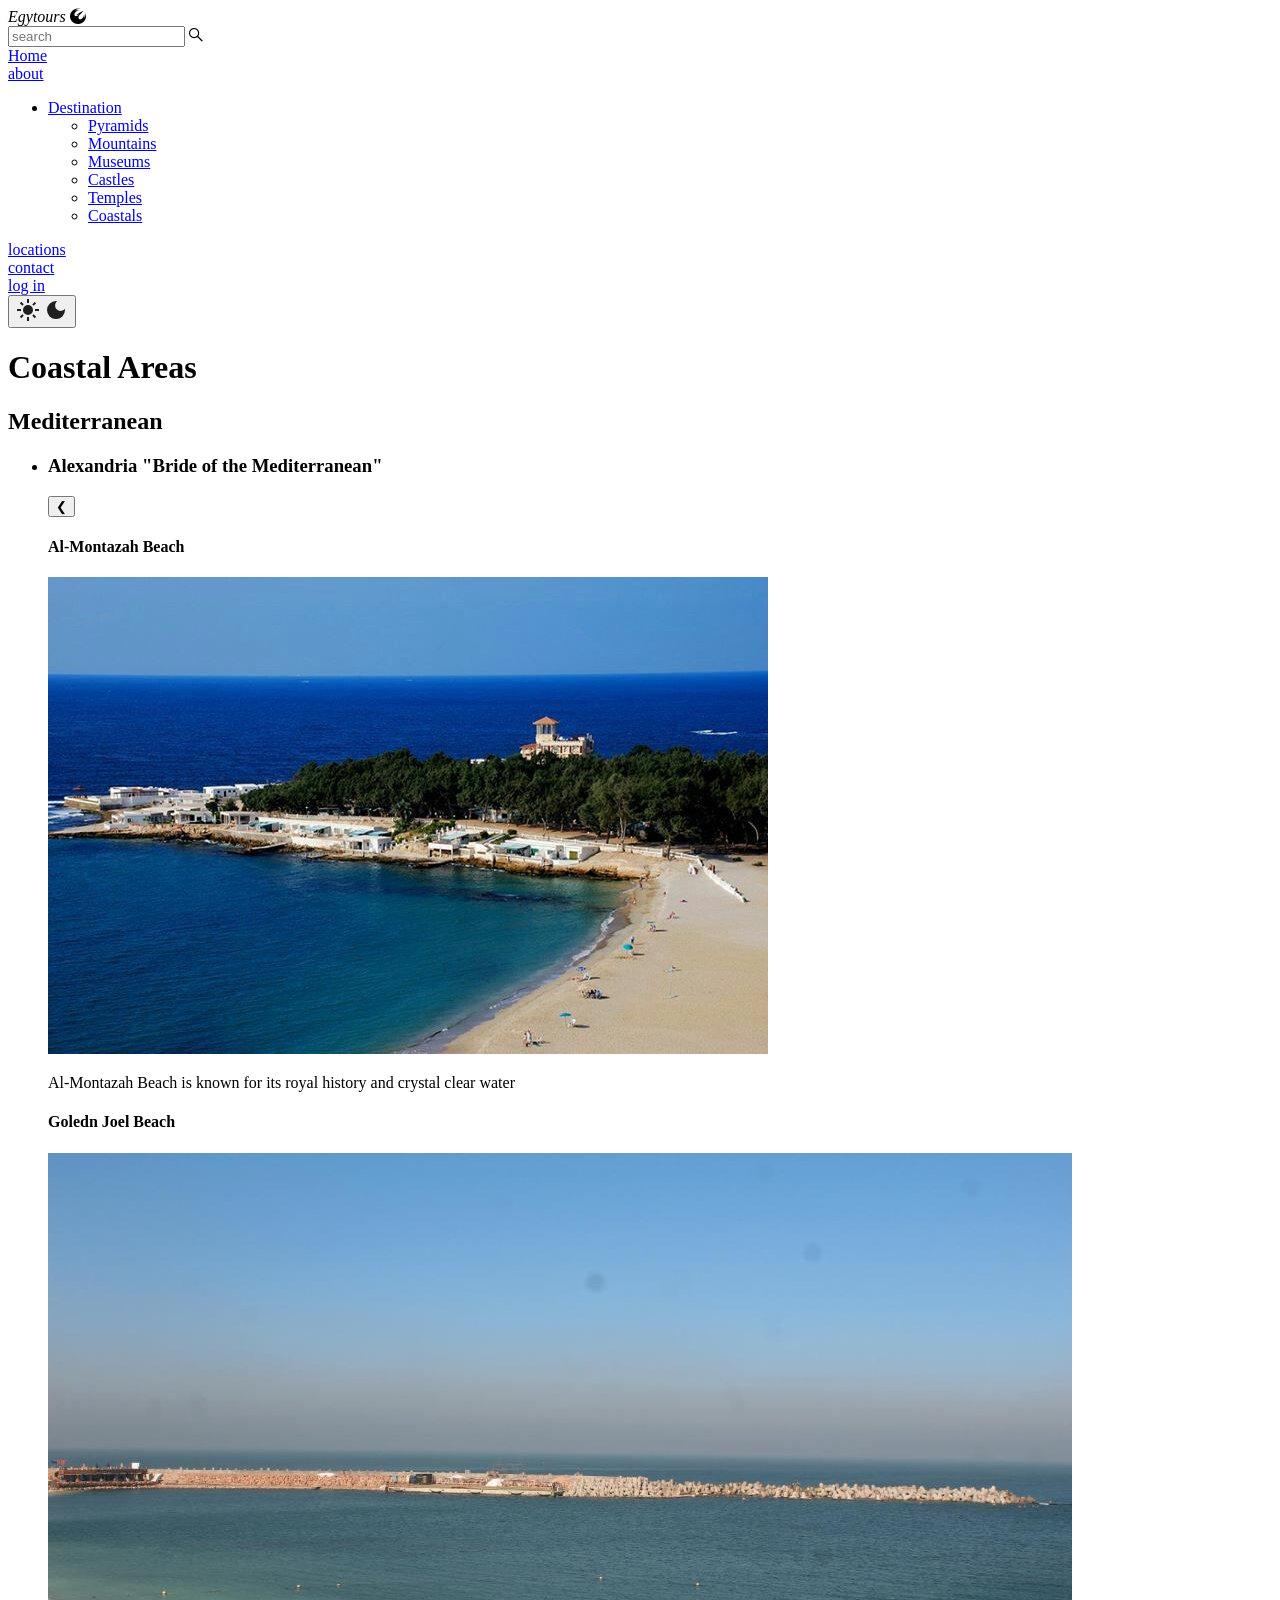
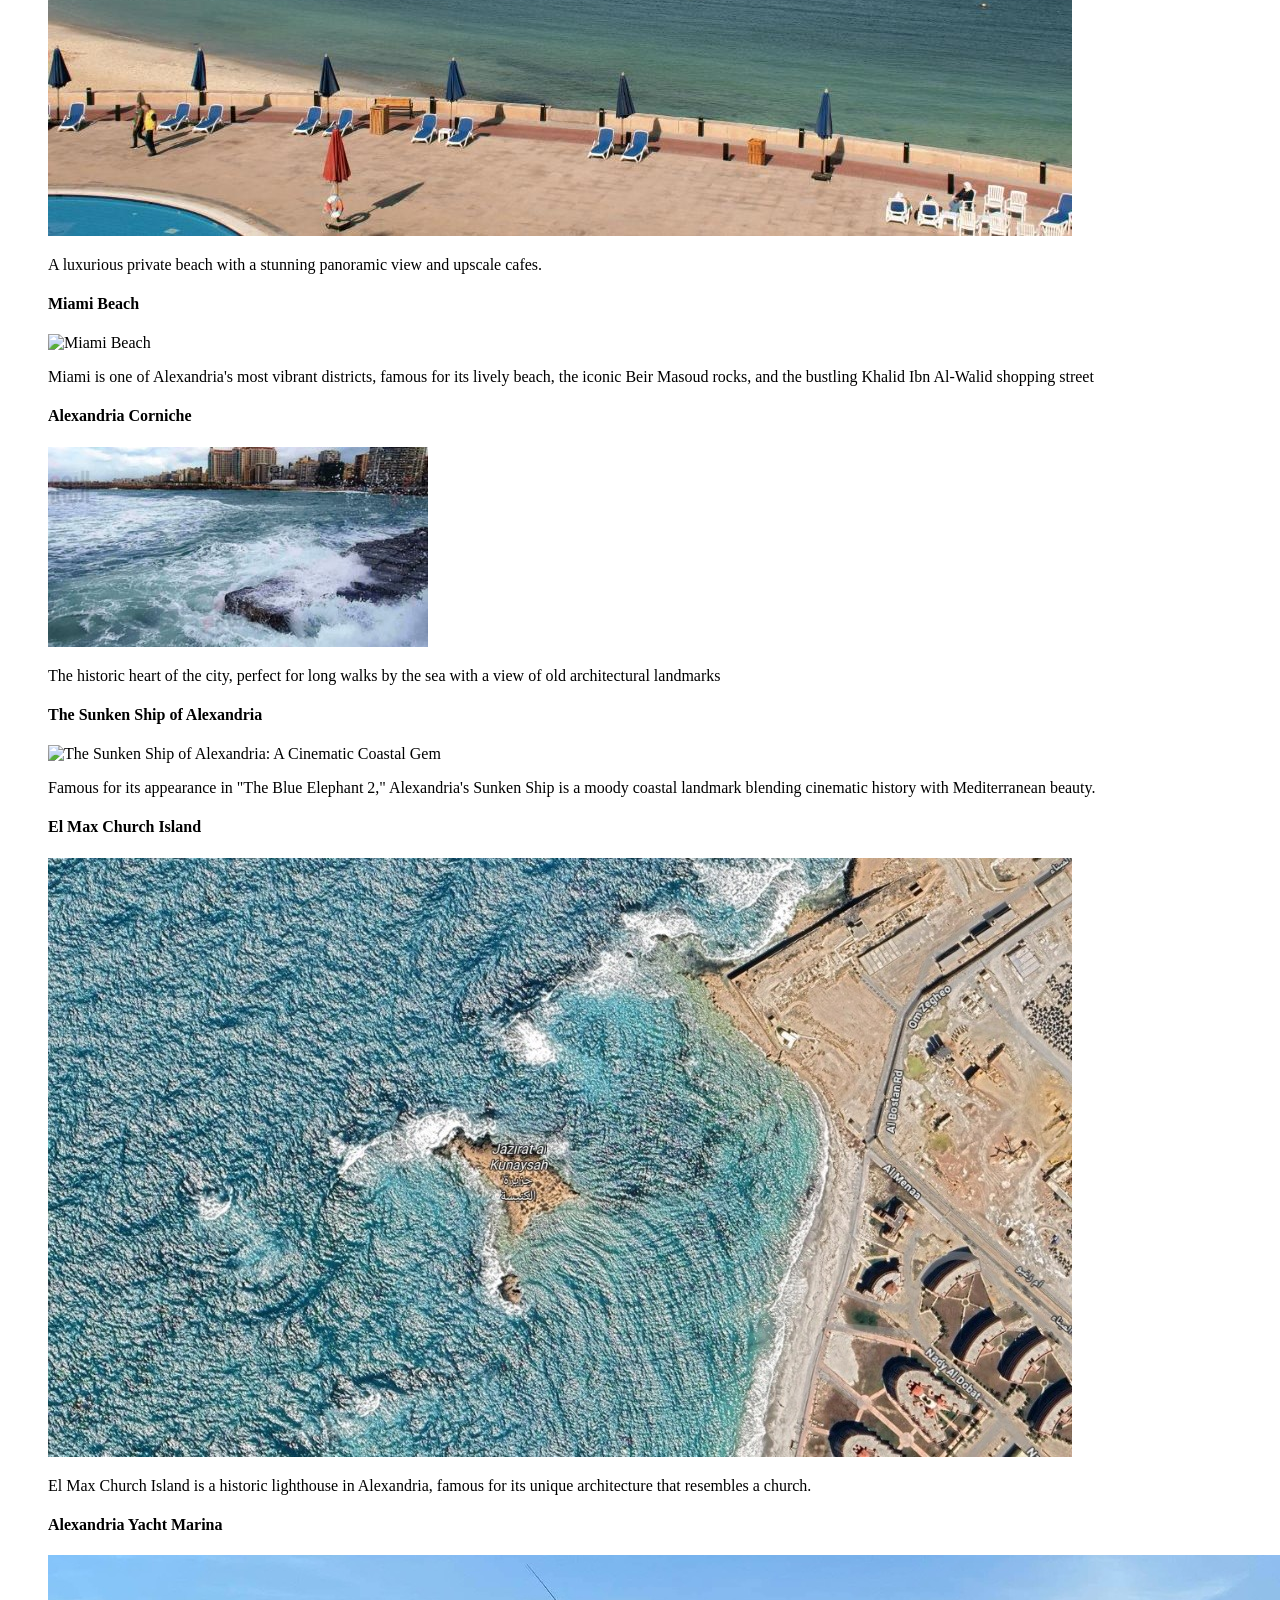
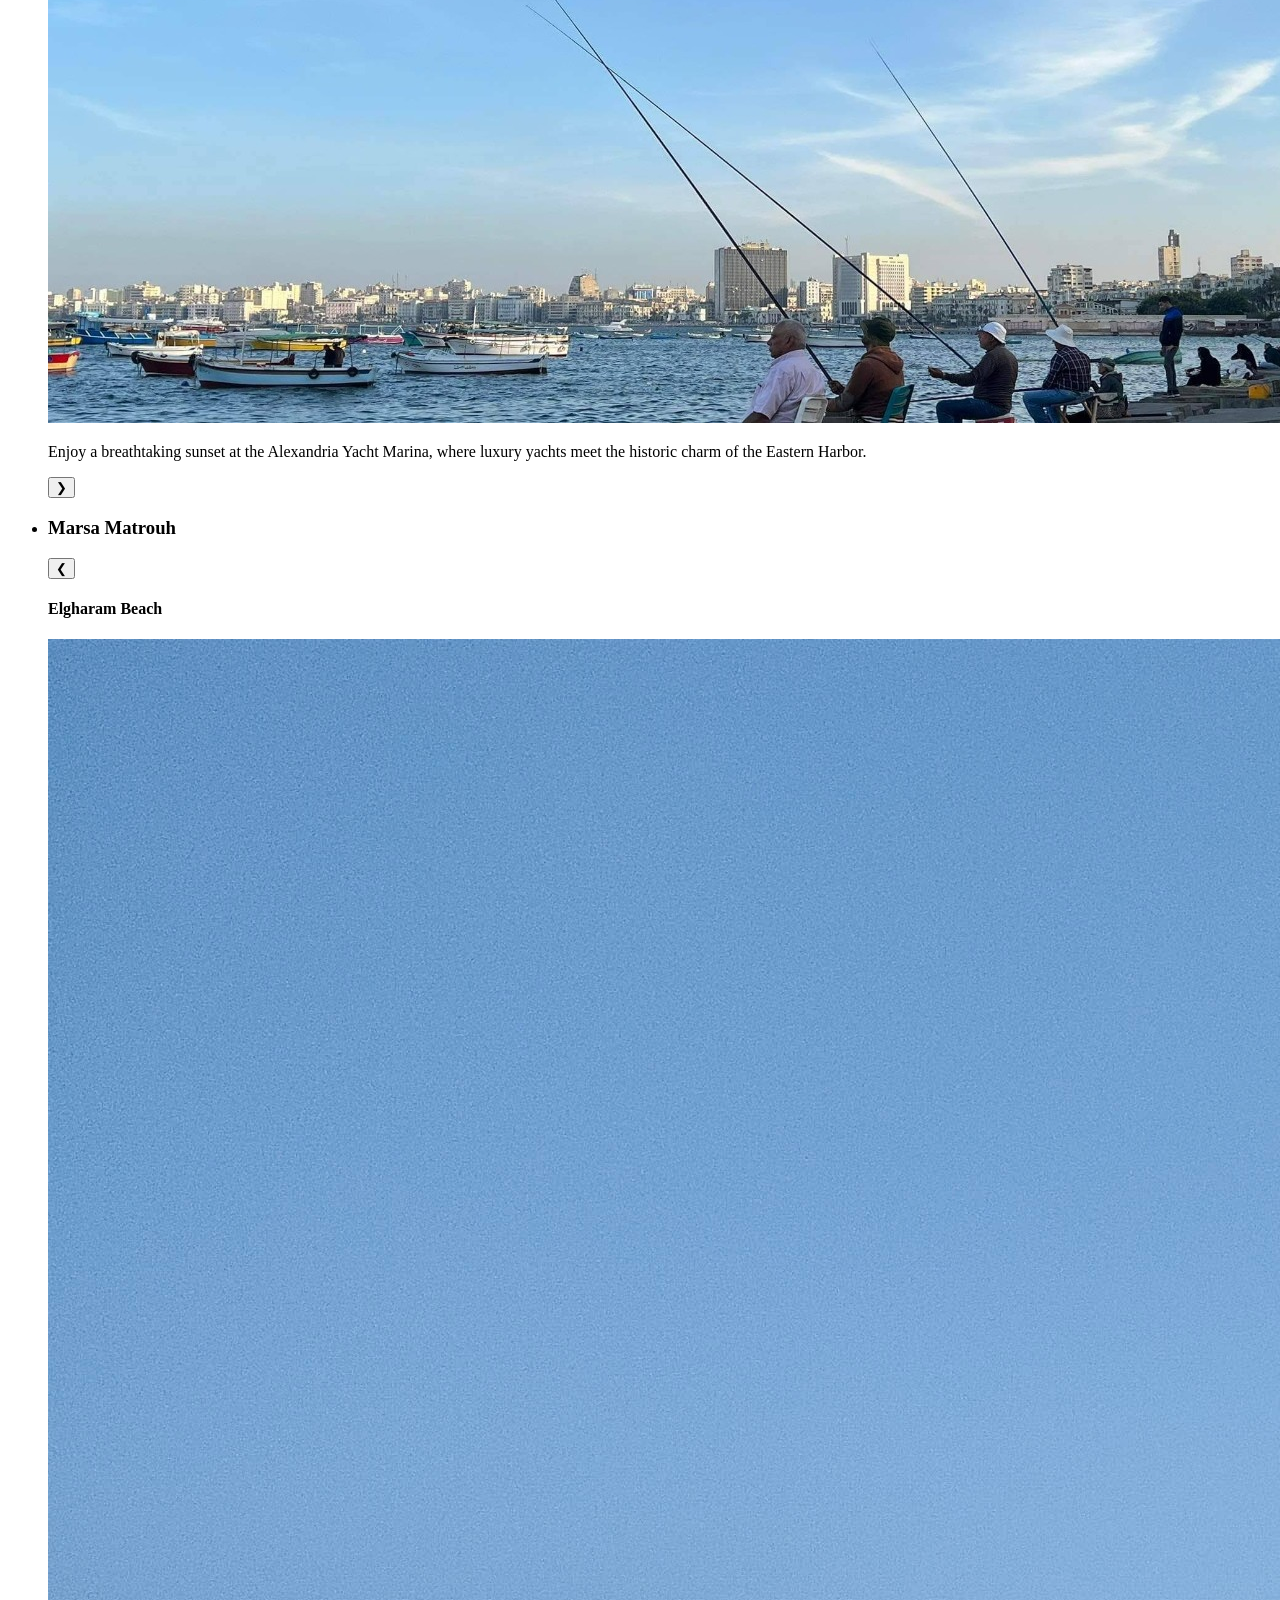
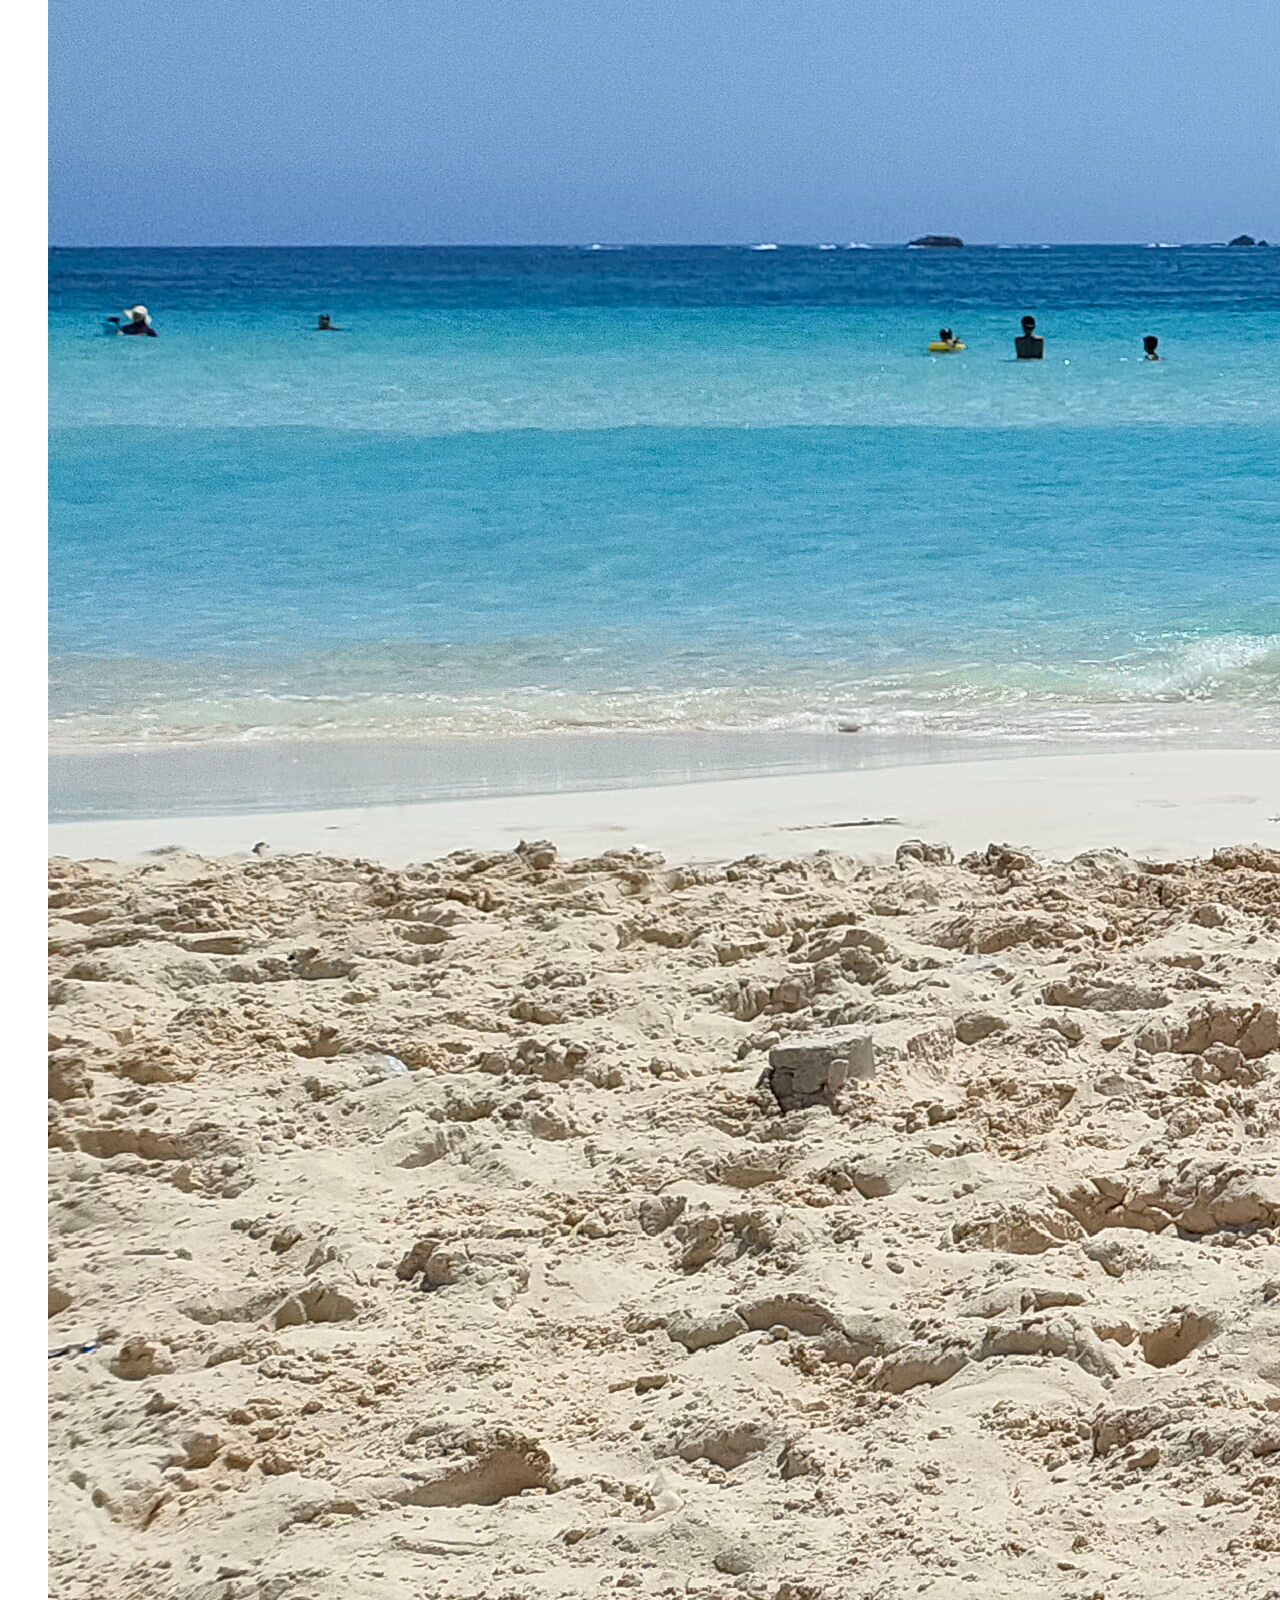
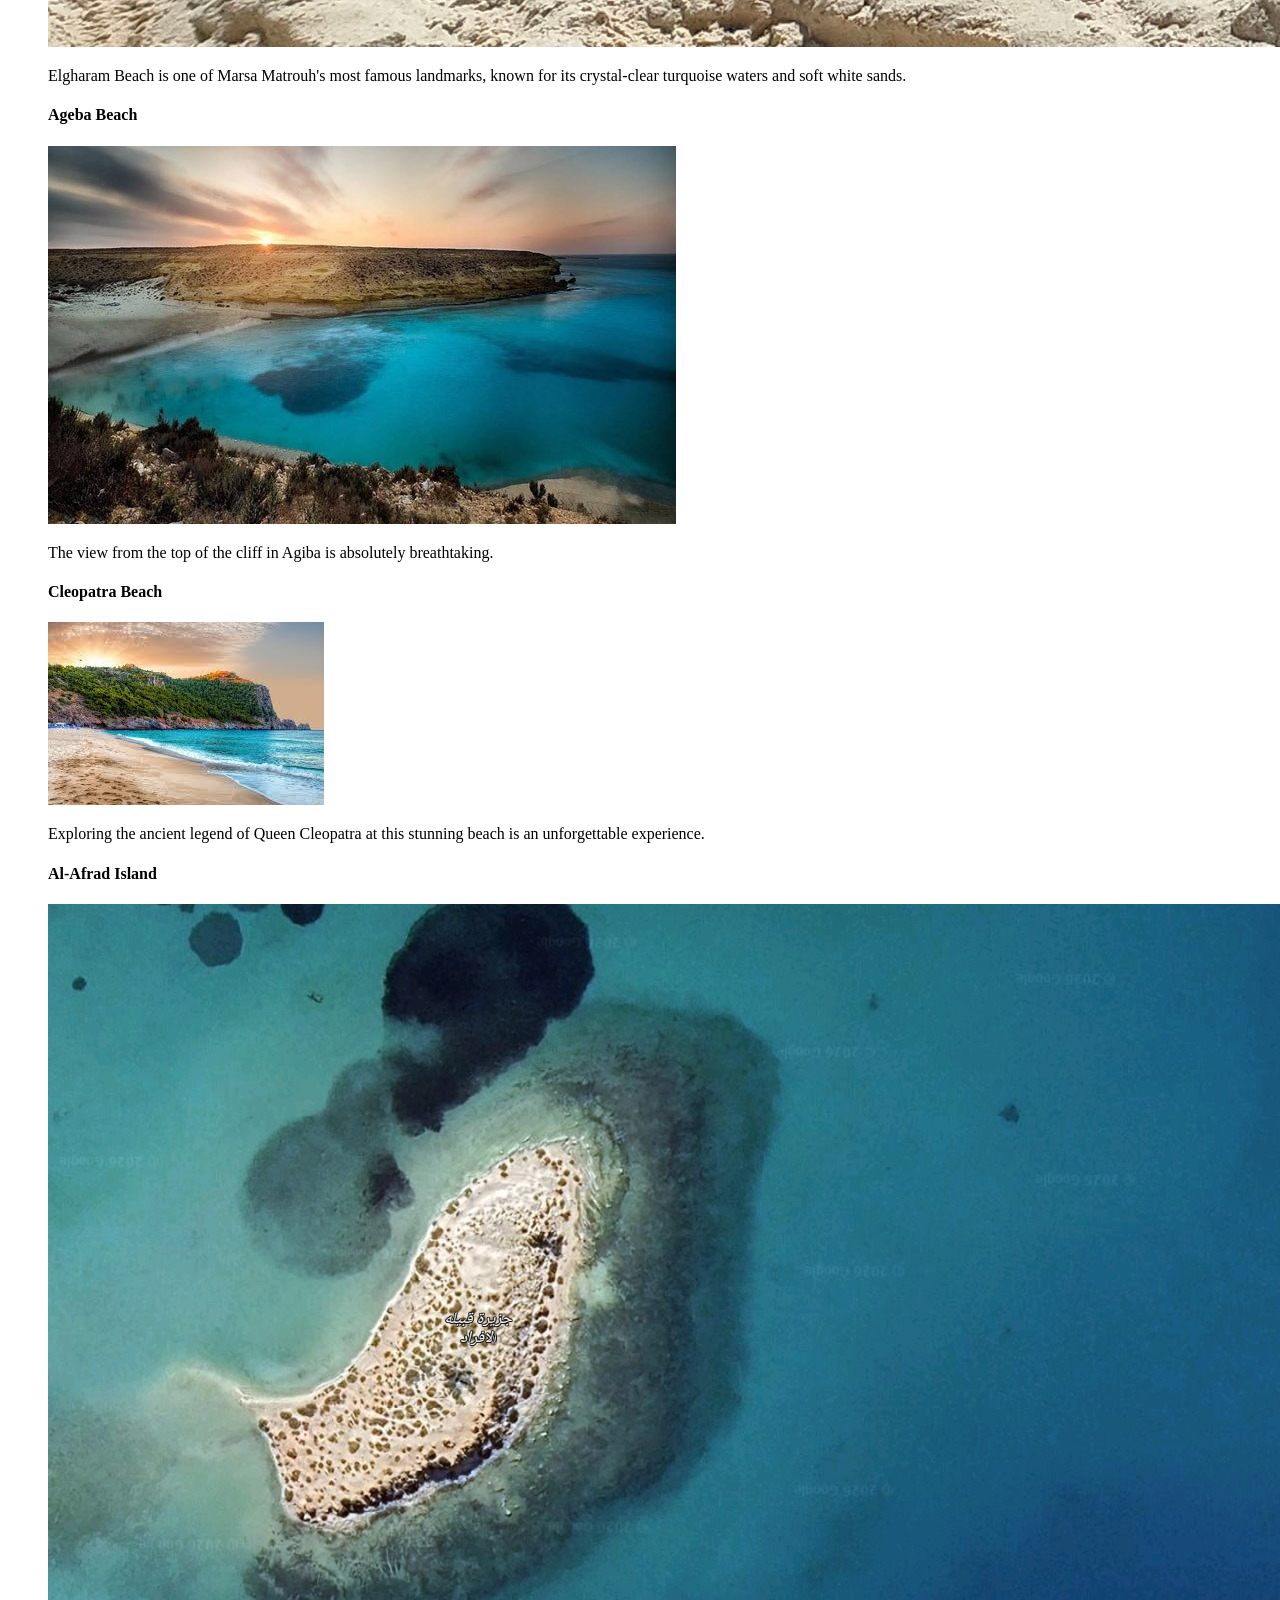
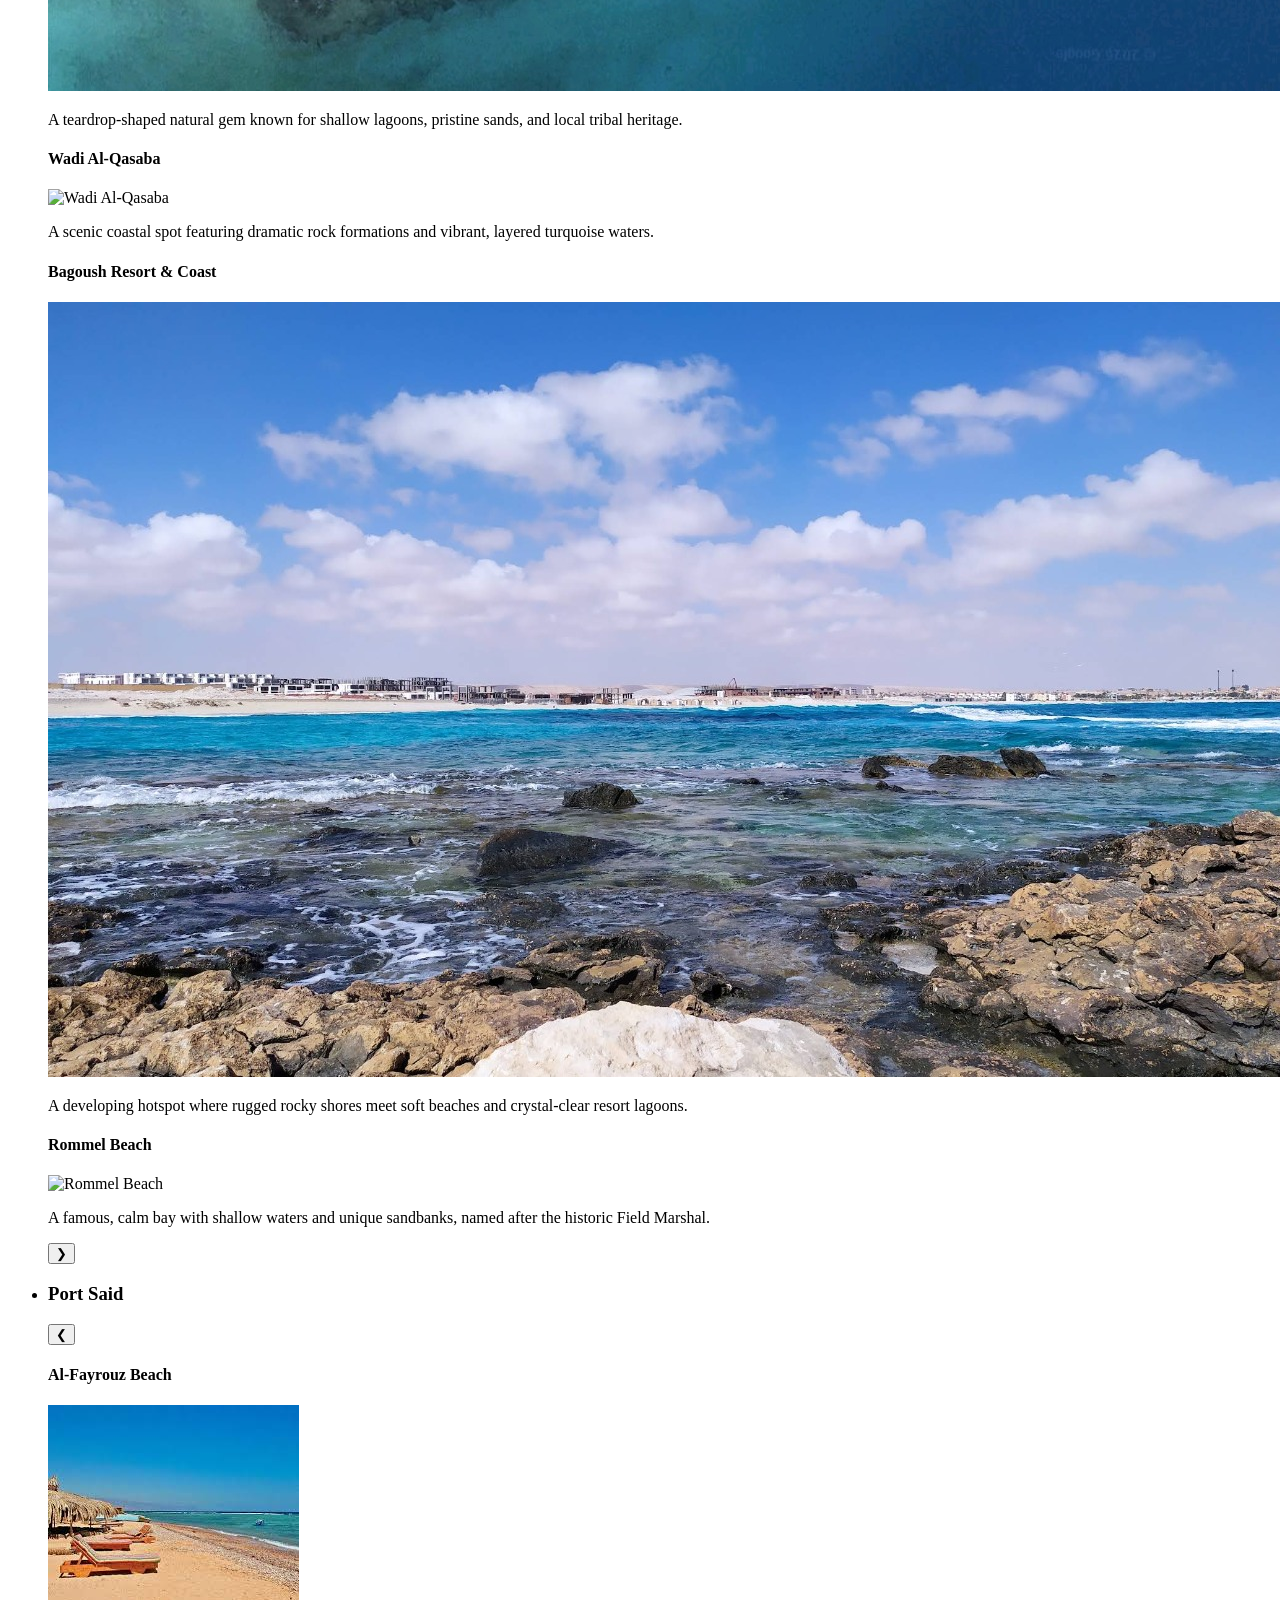
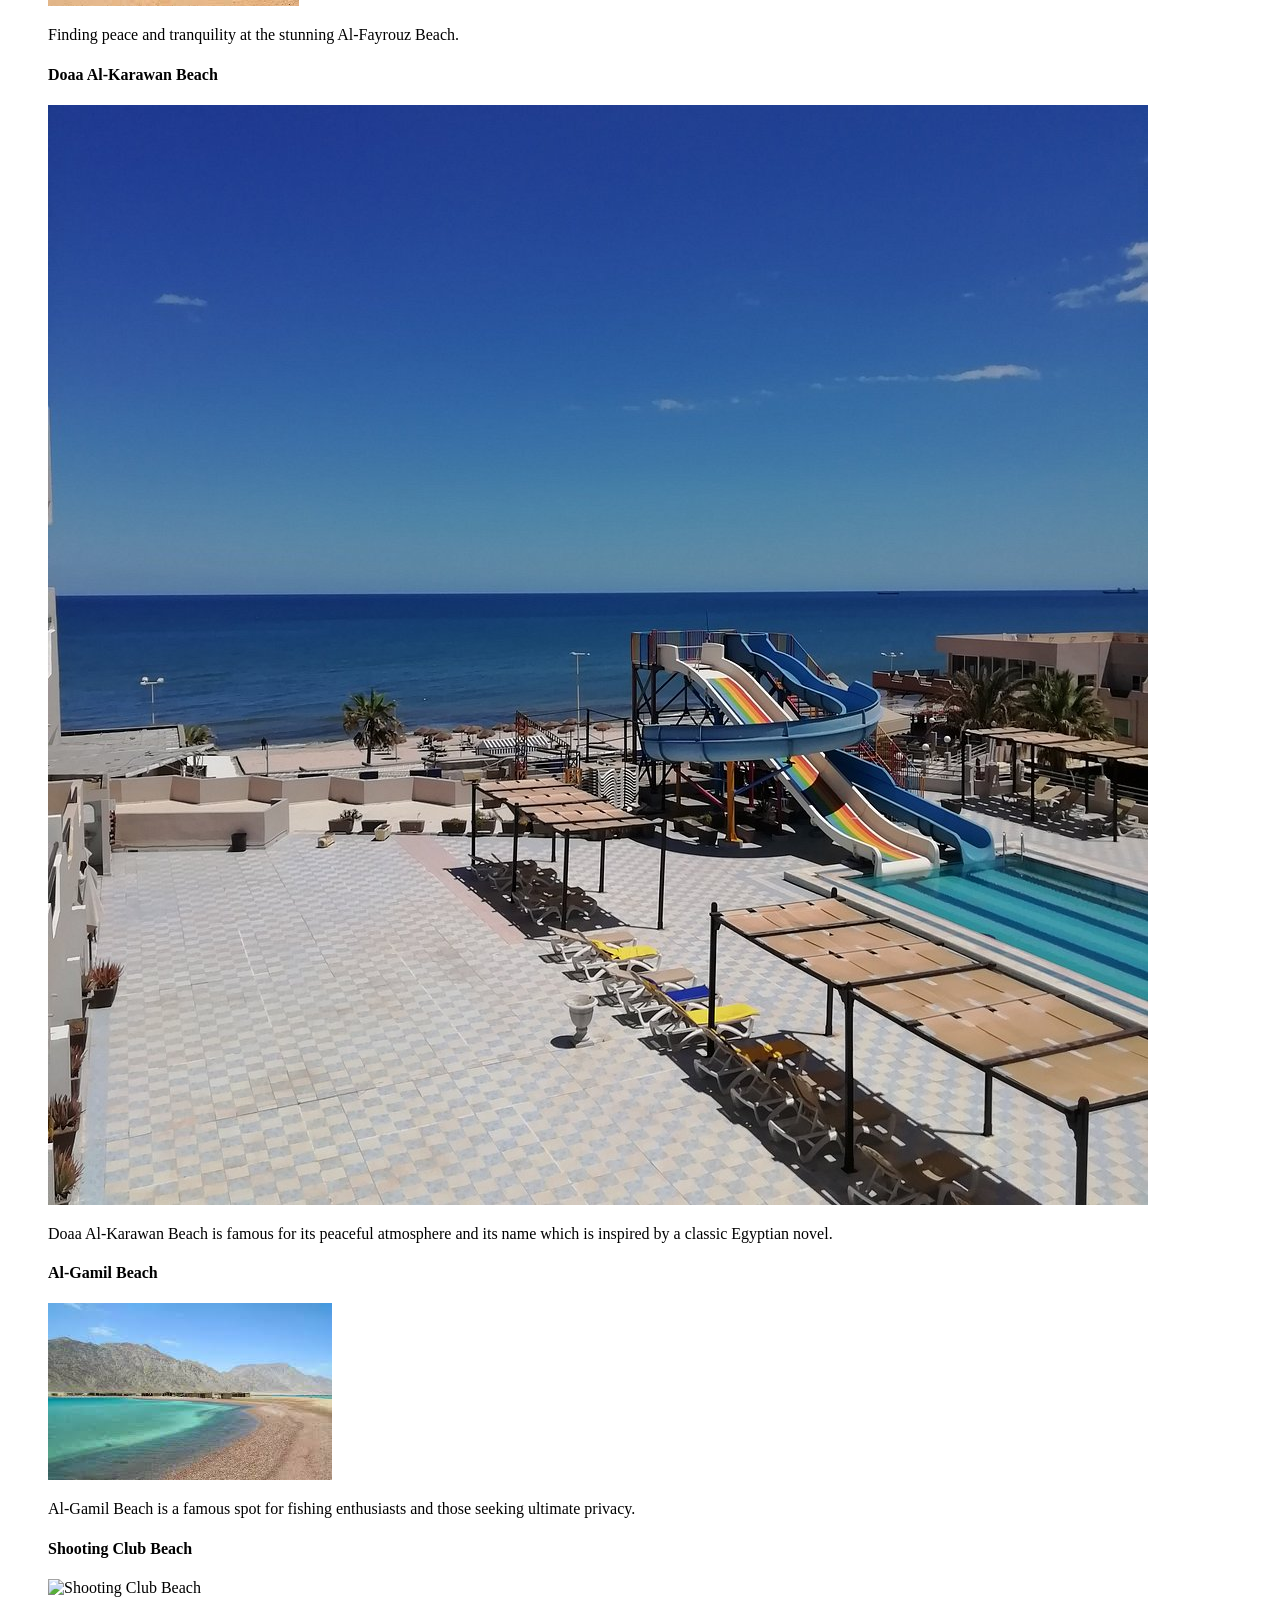
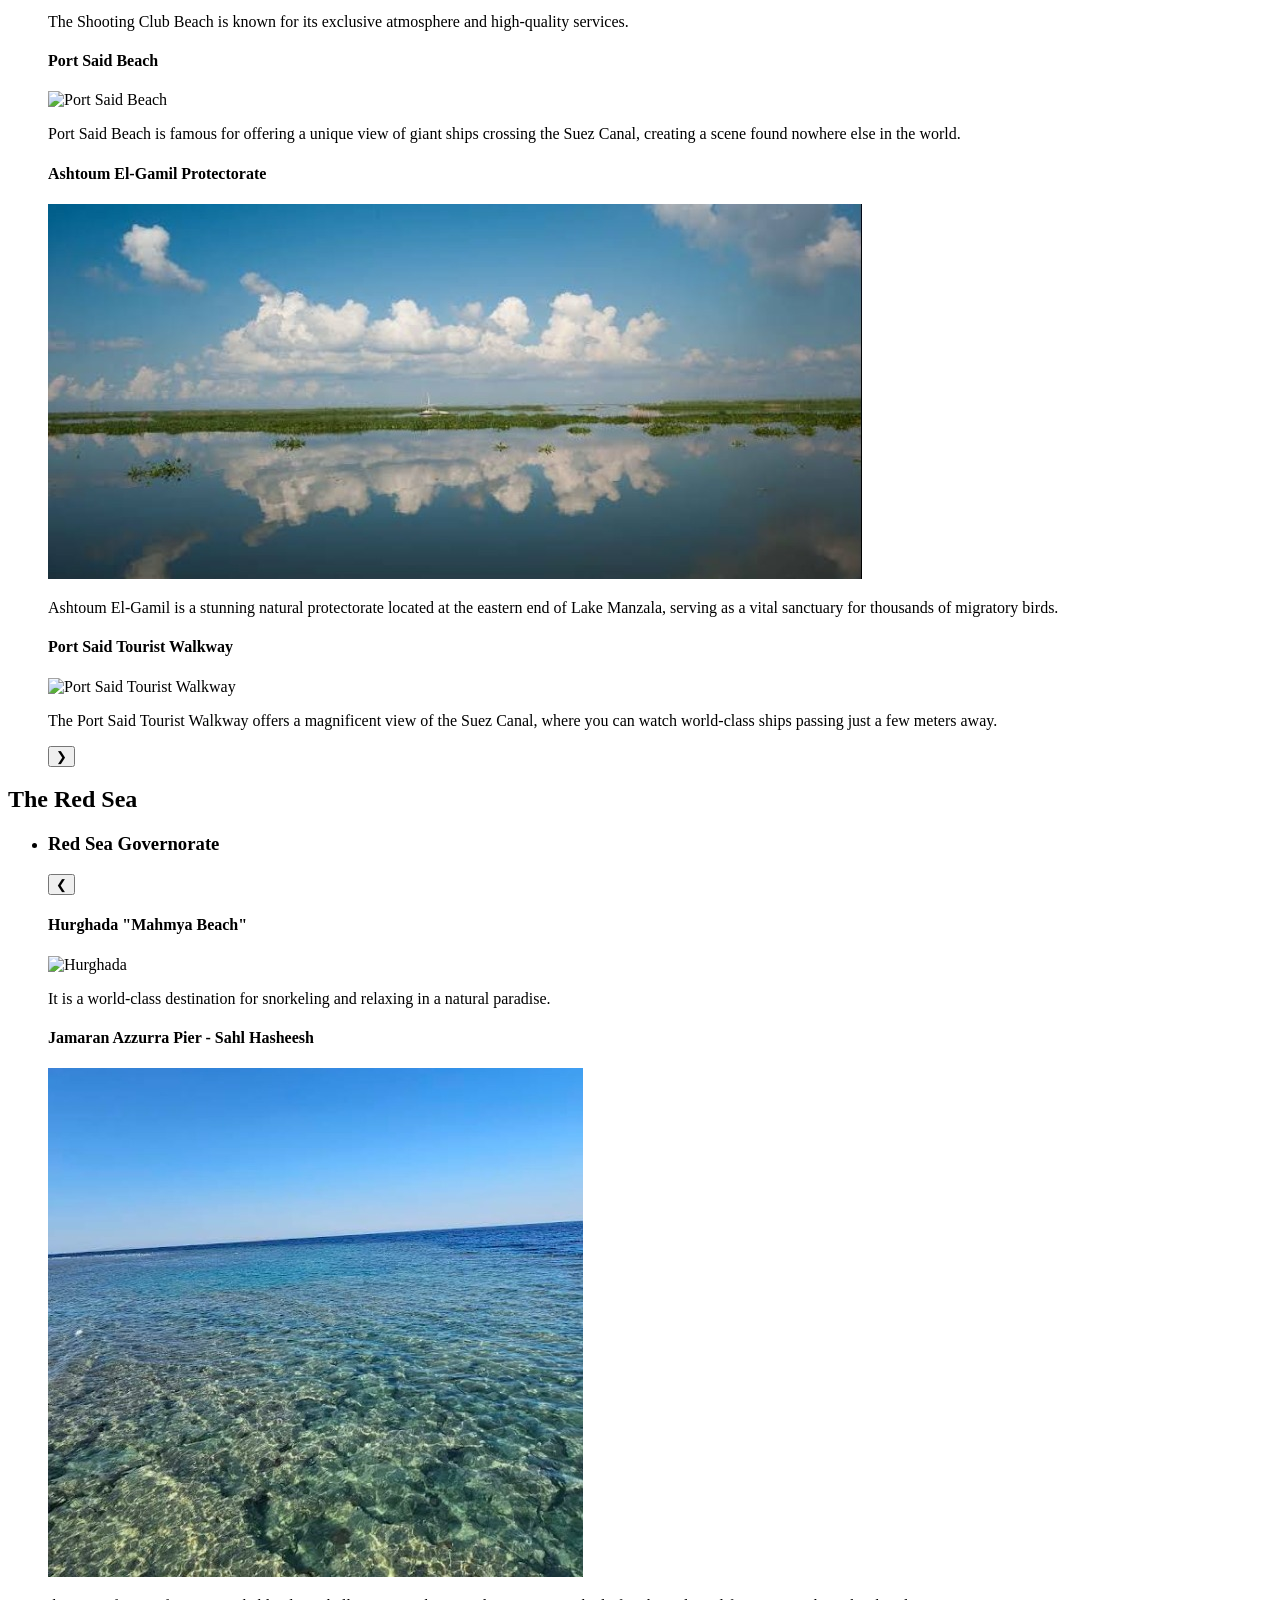
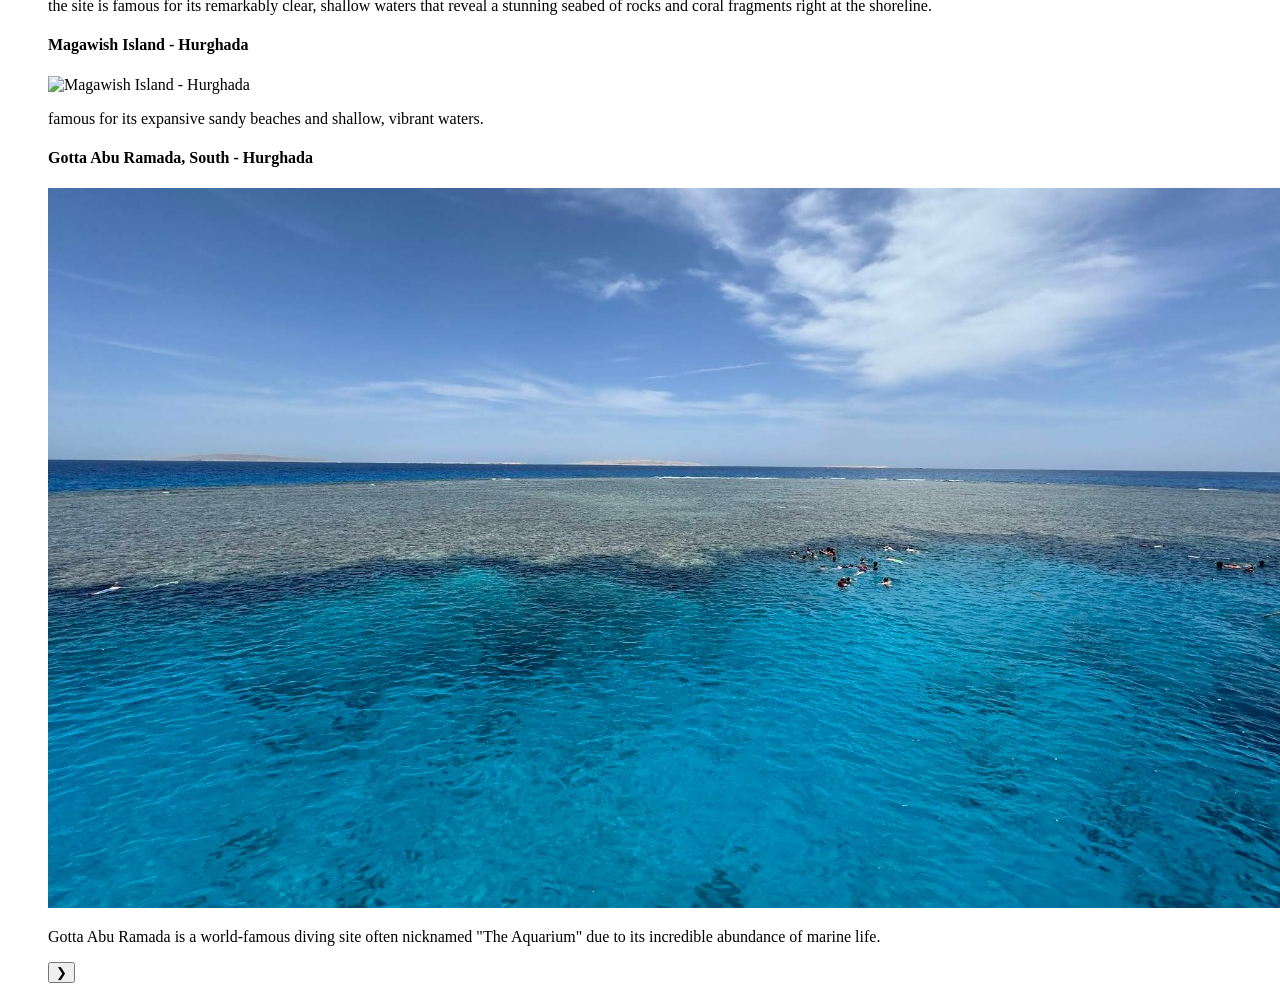
==== basmala/Coastal Areas.html @ 1e3d4f40 "1s" ====
<!DOCTYPE html>
<html lang="en">
<head>
    <meta charset="UTF-8">
    <meta name="viewport" content="width=device-width, initial-scale=1.0">
    <link rel="stylesheet" href="style.css">
    <link rel="stylesheet" href="https://cdnjs.cloudflare.com/ajax/libs/font-awesome/6.5.2/css/all.min.css">

    <title>Coastal Areas</title>
</head>
<body  class="dark" id="bbody"
 style="overflow-x: hidden;">
    <nav> 
    <div>
        <div class="name"><i>Egytours</i>
            <i id ="ic"class="fa-brands fa-phoenix-squadron"></i>
        </div>
        <div class="aa">
            <input class="ee" type="text" placeholder="search ">
            <i  id="se" class="fa-brands fa-sistrix"></i>
        </div>
        <div id="google-translate-element"></div>
        <div class="nav-links">
           
            <div class="ww">
                <a href="../New folder/index.html">Home</a>
            </div>
            <div class="p3">
                <a href="../New folder/about.html">about</a>
            </div>

    <nav>
    <ul class="navbar">
        <li class="button-container">
            <a href="#" class="button">Destination</a>
            
            <ul class="button-list">
                <li><a href="../Final/pyramids.html">Pyramids</a></li>
                <li><a href="../Final/mountains.html">Mountains</a></li>
                <li><a href="../it project/musuem.html">Museums</a></li>
                <li><a href="../Castles2-main/castle.html">Castles</a></li>
                <li><a href="../project/temples.html">Temples</a></li>
                <li><a href="../basmala/Coastal Areas.html">Coastals</a></li>
            </ul>
        </li>
    </ul>
</nav>

            <div class="p2">
                <a href="../New folder/table.html">locations</a>
            </div>
            <div class="p4">
                <a href="../Final/contact.html">contact</a>
            </div>
            <div class="p5">
                <a href="../New folder/log in.html">log in</a>
            </div>
             <button id="tdark">
                <svg xmlns="http://www.w3.org/2000/svg" height="24px" viewBox="0 -960 960 960" width="24px" fill="#1f1f1f"><path d="M338.5-338.5Q280-397 280-480t58.5-141.5Q397-680 480-680t141.5 58.5Q680-563 680-480t-58.5 141.5Q563-280 480-280t-141.5-58.5ZM200-440H40v-80h160v80Zm720 0H760v-80h160v80ZM440-760v-160h80v160h-80Zm0 720v-160h80v160h-80ZM256-650l-101-97 57-59 96 100-52 56Zm492 496-97-101 53-55 101 97-57 59Zm-98-550 97-101 59 57-100 96-56-52ZM154-212l101-97 55 53-97 101-59-57Z"/></svg>
                <svg xmlns="http://www.w3.org/2000/svg" height="24px" viewBox="0 -960 960 960" width="24px" fill="#1f1f1f"><path d="M480-120q-150 0-255-105T120-480q0-150 105-255t255-105q14 0 27.5 1t26.5 3q-41 29-65.5 75.5T444-660q0 90 63 153t153 63q55 0 101-24.5t75-65.5q2 13 3 26.5t1 27.5q0 150-105 255T480-120Z"/></svg>
            </button>
        </div>
    </div>
</nav>
    <h1 class="bh1">Coastal Areas</h1>
    <h2 class="bh2">Mediterranean</h2>
    <ul>
        <li class="bli">
            <h3 class="bh3">Alexandria "Bride of the Mediterranean"</h3>
            <div class="ascroll">
                <button class="butp" onclick="sc(this ,-1)">&#10094;</button>
                <div class="bscroll">
                    <div class="cscroll">
                        <h4>Al-Montazah Beach</h4>
                        <img src="photos/Al-Montazah Beach.jpeg" alt="Al-Montazah Beach">
                        <p>Al-Montazah Beach is known for its royal history and crystal clear water</p>
                    </div>
                    <div class="cscroll">
                        <h4>Goledn Joel Beach</h4>
                        <img src="photos/Goledn Joel Beach.jpeg" alt="Goledn Joel Beach">
                        <p>A luxurious private beach with a stunning panoramic view and upscale cafes.</p>
                    </div>
                    <div class="cscroll">
                        <h4>Miami Beach</h4>
                        <img src="photos/Miami Beach.jpeg" alt="Miami Beach">
                        <p>Miami is one of Alexandria's most vibrant districts, famous for its lively beach, the iconic Beir Masoud rocks, and the bustling Khalid Ibn Al-Walid shopping street</p>
                    </div>
                    <div class="cscroll">
                        <h4>Alexandria Corniche</h4>
                        <img src="photos/Alexandria Corniche.jpeg" alt="Alexandria Corniche">
                        <p>The historic heart of the city, perfect for long walks by the sea with a view of old architectural landmarks</p>
                    </div>
                    <div class="cscroll">
                        <h4>The Sunken Ship of Alexandria</h4>
                        <img src="photos/The Sunken Ship of Alexandria.jpeg" alt="The Sunken Ship of Alexandria: A Cinematic Coastal Gem">
                        <p>Famous for its appearance in "The Blue Elephant 2," Alexandria's Sunken Ship is a moody coastal landmark blending cinematic history with Mediterranean beauty.</p>
                    </div>
                    <div class="cscroll">
                        <h4>El Max Church Island</h4>
                        <img src="photos/El Max Church Island.jpeg" alt="El Max Church Island">
                        <p>El Max Church Island is a historic lighthouse in Alexandria, famous for its unique architecture that resembles a church.</p>
                    </div>
                    <div class="cscroll">
                        <h4>Alexandria Yacht Marina</h4>
                        <img src="photos/Alexandria Yacht Marina.jpeg" alt="Alexandria Yacht Marina">
                        <p>Enjoy a breathtaking sunset at the Alexandria Yacht Marina, where luxury yachts meet the historic charm of the Eastern Harbor.</p>
                    </div>
                </div>
                <button class="butc" onclick="sc(this,1)">&#10095;</button>
            </div>
        </li>
        <li class="bli">
            <h3 class="bh3">Marsa Matrouh</h3>
            <div class="ascroll">
                <button class="butp" onclick="sc(this,-1)">&#10094;</button>
                <div class="bscroll">
                    <div class="cscroll">
                        <h4>Elgharam Beach</h4>
                        <img src="photos/El_Gharam_beach.jpg" alt="Elgharam Beach">
                        <p>Elgharam Beach is one of Marsa Matrouh's most famous landmarks, known for its crystal-clear turquoise waters and soft white sands.</p>
                    </div>
                    <div class="cscroll">
                        <h4>Ageba Beach</h4>
                        <img src="photos/Ageba Beach.jpg" alt="Ageba Beach">
                        <p>The view from the top of the cliff in Agiba is absolutely breathtaking.</p>
                    </div>
                    <div class="cscroll">
                        <h4>Cleopatra Beach</h4>
                        <img src="photos/Cleopatra Beach.jpg" alt="Cleopatra Beach">
                        <p>Exploring the ancient legend of Queen Cleopatra at this stunning beach is an unforgettable experience.</p>
                    </div>
                    <div class="cscroll">
                        <h4>Al-Afrad Island</h4>
                        <img src="photos/Al-Afrad Island.jpeg" alt="Al-Afrad Island">
                        <p>A teardrop-shaped natural gem known for shallow lagoons, pristine sands, and local tribal heritage.</p>
                    </div>
                    <div class="cscroll">
                        <h4>Wadi Al-Qasaba</h4>
                        <img src="photos/Wadi Al-Qasaba.jpeg" alt="Wadi Al-Qasaba">
                        <p>A scenic coastal spot featuring dramatic rock formations and vibrant, layered turquoise waters.</p>
                    </div>
                    <div class="cscroll">
                        <h4>Bagoush Resort &amp; Coast</h4>
                        <img src="photos/Bagoush Resort & Coast.jpeg" alt="Bagoush Resort & Coast">
                        <p>A developing hotspot where rugged rocky shores meet soft beaches and crystal-clear resort lagoons.</p>
                    </div>
                    <div class="cscroll">
                        <h4>Rommel Beach</h4>
                        <img src="photos/Rommel Beach.jpeg" alt="Rommel Beach">
                        <p>A famous, calm bay with shallow waters and unique sandbanks, named after the historic Field Marshal.</p>
                    </div>
                </div>
                <button class="butc" onclick="sc(this,1)">&#10095;</button>
            </div>
        </li>
        <li class="bli">
            <h3 class="bh3">Port Said</h3>
            <div class="ascroll">
                <button class="butp" onclick="sc(this,-1)">&#10094;</button>
                <div class="bscroll">
                    <div class="cscroll">
                        <h4>Al-Fayrouz Beach</h4>
                        <img src="photos/Al-Fayrouz Beach.jpg" alt="Al-Fayrouz Beach">
                        <p>Finding peace and tranquility at the stunning Al-Fayrouz Beach.</p>
                    </div>
                    <div class="cscroll">
                        <h4>Doaa Al-Karawan Beach</h4>
                        <img src="photos/Doaa Al-Karawan Beach.jpg" alt="Doaa Al-Karawan Beach">
                        <p>Doaa Al-Karawan Beach is famous for its peaceful atmosphere and its name which is inspired by a classic Egyptian novel.</p>
                    </div>
                    <div class="cscroll">
                        <h4>Al-Gamil Beach</h4>
                        <img src="photos/Al-Gamil Beach.jpg" alt="Al-Gamil Beach">
                        <p>Al-Gamil Beach is a famous spot for fishing enthusiasts and those seeking ultimate privacy.</p>
                    </div>
                    <div class="cscroll">
                        <h4>Shooting Club Beach</h4>
                        <img src="photos/Shooting Club Beach.jpg" alt="Shooting Club Beach">
                        <p>The Shooting Club Beach is known for its exclusive atmosphere and high-quality services.</p>
                    </div>
                    <div class="cscroll">
                        <h4>Port Said Beach</h4>
                        <img src="photos/Port Said Beach.jpeg" alt="Port Said Beach">
                        <p>Port Said Beach is famous for offering a unique view of giant ships crossing the Suez Canal, creating a scene found nowhere else in the world.</p>
                    </div>
                    <div class="cscroll">
                        <h4>Ashtoum El-Gamil Protectorate</h4>
                        <img src="photos/Ashtoum El-Gamil Protectorate.jpeg" alt="Ashtoum El-Gamil Protectorate">
                        <p>Ashtoum El-Gamil is a stunning natural protectorate located at the eastern end of Lake Manzala, serving as a vital sanctuary for thousands of migratory birds.</p>
                    </div>
                    <div class="cscroll">
                        <h4>Port Said Tourist Walkway</h4>
                        <img src="photos/Port Said Tourist Walkway.jpeg" alt="Port Said Tourist Walkway">
                        <p>The Port Said Tourist Walkway offers a magnificent view of the Suez Canal, where you can watch world-class ships passing just a few meters away.</p>
                    </div>
                </div>
                <button class="butc" onclick="sc(this,1)">&#10095;</button>
            </div>
        </li>
    </ul>
    <h2 class="bh2">The Red Sea</h2>
    <ul>
        <li class="bli">
            <h3 class="bh3">Red Sea Governorate</h3>
            <div class="ascroll">
                <button class="butp" onclick="sc(this,-1)">&#10094;</button>
                <div class="bscroll">
                    <div class="cscroll">
                        <h4>Hurghada "Mahmya Beach"</h4>
                        <img src="photos/Mahmya Beach.jpeg" alt="Hurghada">
                        <p>It is a world-class destination for snorkeling and relaxing in a natural paradise.</p>
                    </div>
                    <div class="cscroll">
                        <h4>Jamaran Azzurra Pier - Sahl Hasheesh</h4>
                        <img src="photos/Jamaran Azzurra Pier - Sahl Hasheesh.jpeg" alt="Jamaran Azzurra Pier - Sahl Hasheesh">
                        <p>the site is famous for its remarkably clear, shallow waters that reveal a stunning seabed of rocks and coral fragments right at the shoreline.</p>
                    </div>
                    <div class="cscroll">
                        <h4>Magawish Island - Hurghada</h4>
                        <img src="photos/Magawish Island - Hurghada.jpeg" alt="Magawish Island - Hurghada">
                        <p>famous for its expansive sandy beaches and shallow, vibrant waters.</p>
                    </div>
                    <div class="cscroll">
                        <h4>Gotta Abu Ramada, South - Hurghada</h4>
                        <img src="photos/Gotta Abu Ramada, South - Hurghada.jpeg" alt="Gotta Abu Ramada, South - Hurghadah">
                        <p>Gotta Abu Ramada is a world-famous diving site often nicknamed "The Aquarium" due to its incredible abundance of marine life.</p>
                    </div>
                </div>
                <button class="butc" onclick="sc(this,1)">&#10095;</button>
            </div>
        </li>
    </ul>
    <script src="js.js"></script>
</body>
</html>
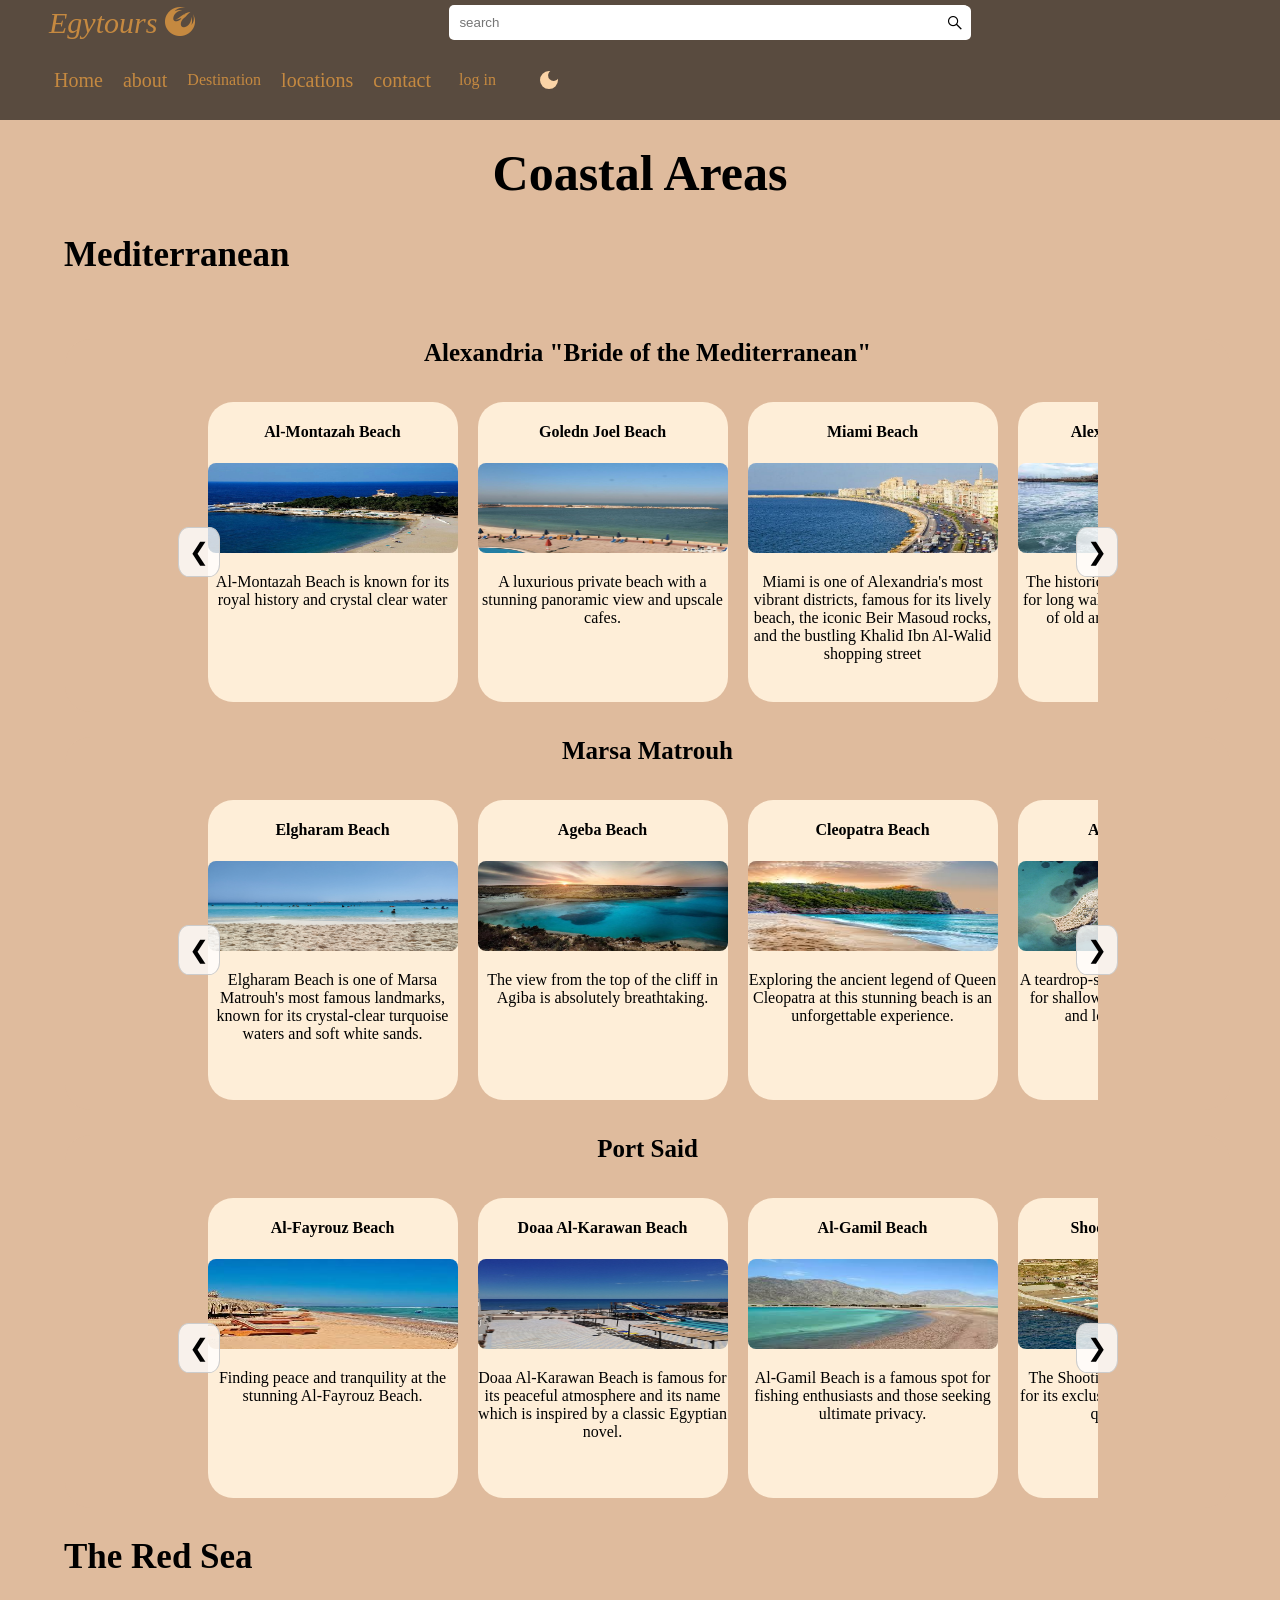
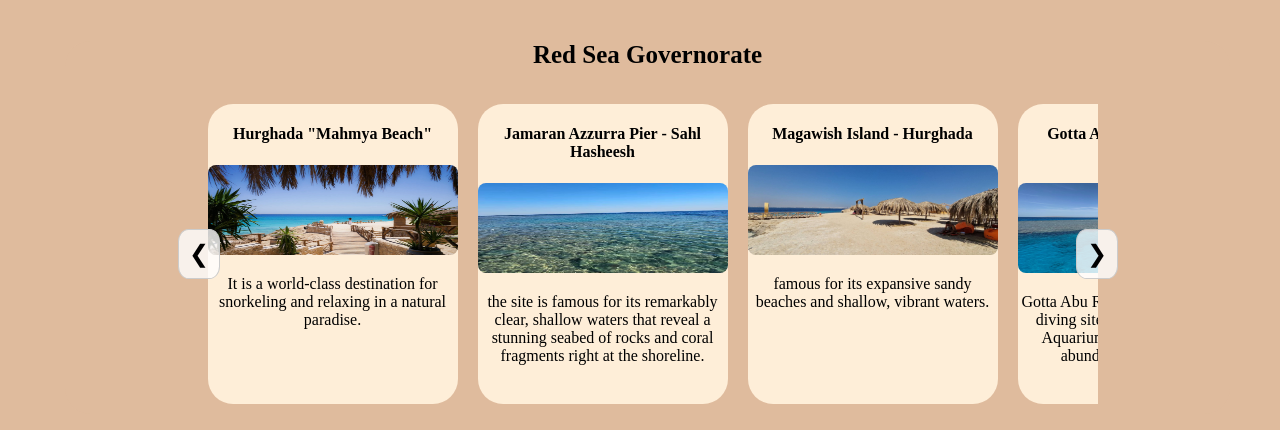
==== commit e1df7db4: "Fix login link and update file structure - Renamed "log in.html" to "login.html" for consistency acr" ====
--- a/basmala/Coastal Areas.html
+++ b/basmala/Coastal Areas.html
@@ -1,5 +1,6 @@
 <!DOCTYPE html>
 <html lang="en">
+
 <head>
     <meta charset="UTF-8">
     <meta name="viewport" content="width=device-width, initial-scale=1.0">
@@ -8,60 +9,68 @@
 
     <title>Coastal Areas</title>
 </head>
-<body  class="dark" id="bbody"
- style="overflow-x: hidden;">
-    <nav> 
-    <div>
-        <div class="name"><i>Egytours</i>
-            <i id ="ic"class="fa-brands fa-phoenix-squadron"></i>
+
+<body class="dark" id="bbody" style="overflow-x: hidden;">
+    <nav>
+        <div>
+            <div class="name"><i>Egytours</i>
+                <i id="ic" class="fa-brands fa-phoenix-squadron"></i>
+            </div>
+            <div class="aa">
+                <input class="ee" type="text" placeholder="search ">
+                <i id="se" class="fa-brands fa-sistrix"></i>
+            </div>
+            <div id="google-translate-element"></div>
+            <div class="nav-links">
+
+                <div class="ww">
+                    <a href="../New folder/index.html">Home</a>
+                </div>
+                <div class="p3">
+                    <a href="../New folder/about.html">about</a>
+                </div>
+
+                <nav>
+                    <ul class="navbar">
+                        <li class="button-container">
+                            <a href="#" class="button">Destination</a>
+
+                            <ul class="button-list">
+                                <li><a href="../Final/pyramids.html">Pyramids</a></li>
+                                <li><a href="../Final/mountains.html">Mountains</a></li>
+                                <li><a href="../it project/musuem.html">Museums</a></li>
+                                <li><a href="../Castles2-main/castle.html">Castles</a></li>
+                                <li><a href="../project/temples.html">Temples</a></li>
+                                <li><a href="../basmala/Coastal Areas.html">Coastals</a></li>
+                            </ul>
+                        </li>
+                    </ul>
+                </nav>
+
+                <div class="p2">
+                    <a href="../New folder/table.html">locations</a>
+                </div>
+                <div class="p4">
+                    <a href="../Final/contact.html">contact</a>
+                </div>
+                <div class="p5">
+                    <a href="../New folder/login.html">log in</a>
+                </div>
+                <button id="tdark">
+                    <svg xmlns="http://www.w3.org/2000/svg" height="24px" viewBox="0 -960 960 960" width="24px"
+                        fill="#1f1f1f">
+                        <path
+                            d="M338.5-338.5Q280-397 280-480t58.5-141.5Q397-680 480-680t141.5 58.5Q680-563 680-480t-58.5 141.5Q563-280 480-280t-141.5-58.5ZM200-440H40v-80h160v80Zm720 0H760v-80h160v80ZM440-760v-160h80v160h-80Zm0 720v-160h80v160h-80ZM256-650l-101-97 57-59 96 100-52 56Zm492 496-97-101 53-55 101 97-57 59Zm-98-550 97-101 59 57-100 96-56-52ZM154-212l101-97 55 53-97 101-59-57Z" />
+                    </svg>
+                    <svg xmlns="http://www.w3.org/2000/svg" height="24px" viewBox="0 -960 960 960" width="24px"
+                        fill="#1f1f1f">
+                        <path
+                            d="M480-120q-150 0-255-105T120-480q0-150 105-255t255-105q14 0 27.5 1t26.5 3q-41 29-65.5 75.5T444-660q0 90 63 153t153 63q55 0 101-24.5t75-65.5q2 13 3 26.5t1 27.5q0 150-105 255T480-120Z" />
+                    </svg>
+                </button>
+            </div>
         </div>
-        <div class="aa">
-            <input class="ee" type="text" placeholder="search ">
-            <i  id="se" class="fa-brands fa-sistrix"></i>
-        </div>
-        <div id="google-translate-element"></div>
-        <div class="nav-links">
-           
-            <div class="ww">
-                <a href="../New folder/index.html">Home</a>
-            </div>
-            <div class="p3">
-                <a href="../New folder/about.html">about</a>
-            </div>
-
-    <nav>
-    <ul class="navbar">
-        <li class="button-container">
-            <a href="#" class="button">Destination</a>
-            
-            <ul class="button-list">
-                <li><a href="../Final/pyramids.html">Pyramids</a></li>
-                <li><a href="../Final/mountains.html">Mountains</a></li>
-                <li><a href="../it project/musuem.html">Museums</a></li>
-                <li><a href="../Castles2-main/castle.html">Castles</a></li>
-                <li><a href="../project/temples.html">Temples</a></li>
-                <li><a href="../basmala/Coastal Areas.html">Coastals</a></li>
-            </ul>
-        </li>
-    </ul>
-</nav>
-
-            <div class="p2">
-                <a href="../New folder/table.html">locations</a>
-            </div>
-            <div class="p4">
-                <a href="../Final/contact.html">contact</a>
-            </div>
-            <div class="p5">
-                <a href="../New folder/log in.html">log in</a>
-            </div>
-             <button id="tdark">
-                <svg xmlns="http://www.w3.org/2000/svg" height="24px" viewBox="0 -960 960 960" width="24px" fill="#1f1f1f"><path d="M338.5-338.5Q280-397 280-480t58.5-141.5Q397-680 480-680t141.5 58.5Q680-563 680-480t-58.5 141.5Q563-280 480-280t-141.5-58.5ZM200-440H40v-80h160v80Zm720 0H760v-80h160v80ZM440-760v-160h80v160h-80Zm0 720v-160h80v160h-80ZM256-650l-101-97 57-59 96 100-52 56Zm492 496-97-101 53-55 101 97-57 59Zm-98-550 97-101 59 57-100 96-56-52ZM154-212l101-97 55 53-97 101-59-57Z"/></svg>
-                <svg xmlns="http://www.w3.org/2000/svg" height="24px" viewBox="0 -960 960 960" width="24px" fill="#1f1f1f"><path d="M480-120q-150 0-255-105T120-480q0-150 105-255t255-105q14 0 27.5 1t26.5 3q-41 29-65.5 75.5T444-660q0 90 63 153t153 63q55 0 101-24.5t75-65.5q2 13 3 26.5t1 27.5q0 150-105 255T480-120Z"/></svg>
-            </button>
-        </div>
-    </div>
-</nav>
+    </nav>
     <h1 class="bh1">Coastal Areas</h1>
     <h2 class="bh2">Mediterranean</h2>
     <ul>
@@ -83,27 +92,33 @@
                     <div class="cscroll">
                         <h4>Miami Beach</h4>
                         <img src="photos/Miami Beach.jpeg" alt="Miami Beach">
-                        <p>Miami is one of Alexandria's most vibrant districts, famous for its lively beach, the iconic Beir Masoud rocks, and the bustling Khalid Ibn Al-Walid shopping street</p>
+                        <p>Miami is one of Alexandria's most vibrant districts, famous for its lively beach, the iconic
+                            Beir Masoud rocks, and the bustling Khalid Ibn Al-Walid shopping street</p>
                     </div>
                     <div class="cscroll">
                         <h4>Alexandria Corniche</h4>
                         <img src="photos/Alexandria Corniche.jpeg" alt="Alexandria Corniche">
-                        <p>The historic heart of the city, perfect for long walks by the sea with a view of old architectural landmarks</p>
+                        <p>The historic heart of the city, perfect for long walks by the sea with a view of old
+                            architectural landmarks</p>
                     </div>
                     <div class="cscroll">
                         <h4>The Sunken Ship of Alexandria</h4>
-                        <img src="photos/The Sunken Ship of Alexandria.jpeg" alt="The Sunken Ship of Alexandria: A Cinematic Coastal Gem">
-                        <p>Famous for its appearance in "The Blue Elephant 2," Alexandria's Sunken Ship is a moody coastal landmark blending cinematic history with Mediterranean beauty.</p>
+                        <img src="photos/The Sunken Ship of Alexandria.jpeg"
+                            alt="The Sunken Ship of Alexandria: A Cinematic Coastal Gem">
+                        <p>Famous for its appearance in "The Blue Elephant 2," Alexandria's Sunken Ship is a moody
+                            coastal landmark blending cinematic history with Mediterranean beauty.</p>
                     </div>
                     <div class="cscroll">
                         <h4>El Max Church Island</h4>
                         <img src="photos/El Max Church Island.jpeg" alt="El Max Church Island">
-                        <p>El Max Church Island is a historic lighthouse in Alexandria, famous for its unique architecture that resembles a church.</p>
+                        <p>El Max Church Island is a historic lighthouse in Alexandria, famous for its unique
+                            architecture that resembles a church.</p>
                     </div>
                     <div class="cscroll">
                         <h4>Alexandria Yacht Marina</h4>
                         <img src="photos/Alexandria Yacht Marina.jpeg" alt="Alexandria Yacht Marina">
-                        <p>Enjoy a breathtaking sunset at the Alexandria Yacht Marina, where luxury yachts meet the historic charm of the Eastern Harbor.</p>
+                        <p>Enjoy a breathtaking sunset at the Alexandria Yacht Marina, where luxury yachts meet the
+                            historic charm of the Eastern Harbor.</p>
                     </div>
                 </div>
                 <button class="butc" onclick="sc(this,1)">&#10095;</button>
@@ -117,7 +132,8 @@
                     <div class="cscroll">
                         <h4>Elgharam Beach</h4>
                         <img src="photos/El_Gharam_beach.jpg" alt="Elgharam Beach">
-                        <p>Elgharam Beach is one of Marsa Matrouh's most famous landmarks, known for its crystal-clear turquoise waters and soft white sands.</p>
+                        <p>Elgharam Beach is one of Marsa Matrouh's most famous landmarks, known for its crystal-clear
+                            turquoise waters and soft white sands.</p>
                     </div>
                     <div class="cscroll">
                         <h4>Ageba Beach</h4>
@@ -127,27 +143,32 @@
                     <div class="cscroll">
                         <h4>Cleopatra Beach</h4>
                         <img src="photos/Cleopatra Beach.jpg" alt="Cleopatra Beach">
-                        <p>Exploring the ancient legend of Queen Cleopatra at this stunning beach is an unforgettable experience.</p>
+                        <p>Exploring the ancient legend of Queen Cleopatra at this stunning beach is an unforgettable
+                            experience.</p>
                     </div>
                     <div class="cscroll">
                         <h4>Al-Afrad Island</h4>
                         <img src="photos/Al-Afrad Island.jpeg" alt="Al-Afrad Island">
-                        <p>A teardrop-shaped natural gem known for shallow lagoons, pristine sands, and local tribal heritage.</p>
+                        <p>A teardrop-shaped natural gem known for shallow lagoons, pristine sands, and local tribal
+                            heritage.</p>
                     </div>
                     <div class="cscroll">
                         <h4>Wadi Al-Qasaba</h4>
                         <img src="photos/Wadi Al-Qasaba.jpeg" alt="Wadi Al-Qasaba">
-                        <p>A scenic coastal spot featuring dramatic rock formations and vibrant, layered turquoise waters.</p>
+                        <p>A scenic coastal spot featuring dramatic rock formations and vibrant, layered turquoise
+                            waters.</p>
                     </div>
                     <div class="cscroll">
                         <h4>Bagoush Resort &amp; Coast</h4>
                         <img src="photos/Bagoush Resort & Coast.jpeg" alt="Bagoush Resort & Coast">
-                        <p>A developing hotspot where rugged rocky shores meet soft beaches and crystal-clear resort lagoons.</p>
+                        <p>A developing hotspot where rugged rocky shores meet soft beaches and crystal-clear resort
+                            lagoons.</p>
                     </div>
                     <div class="cscroll">
                         <h4>Rommel Beach</h4>
                         <img src="photos/Rommel Beach.jpeg" alt="Rommel Beach">
-                        <p>A famous, calm bay with shallow waters and unique sandbanks, named after the historic Field Marshal.</p>
+                        <p>A famous, calm bay with shallow waters and unique sandbanks, named after the historic Field
+                            Marshal.</p>
                     </div>
                 </div>
                 <button class="butc" onclick="sc(this,1)">&#10095;</button>
@@ -166,12 +187,14 @@
                     <div class="cscroll">
                         <h4>Doaa Al-Karawan Beach</h4>
                         <img src="photos/Doaa Al-Karawan Beach.jpg" alt="Doaa Al-Karawan Beach">
-                        <p>Doaa Al-Karawan Beach is famous for its peaceful atmosphere and its name which is inspired by a classic Egyptian novel.</p>
+                        <p>Doaa Al-Karawan Beach is famous for its peaceful atmosphere and its name which is inspired by
+                            a classic Egyptian novel.</p>
                     </div>
                     <div class="cscroll">
                         <h4>Al-Gamil Beach</h4>
                         <img src="photos/Al-Gamil Beach.jpg" alt="Al-Gamil Beach">
-                        <p>Al-Gamil Beach is a famous spot for fishing enthusiasts and those seeking ultimate privacy.</p>
+                        <p>Al-Gamil Beach is a famous spot for fishing enthusiasts and those seeking ultimate privacy.
+                        </p>
                     </div>
                     <div class="cscroll">
                         <h4>Shooting Club Beach</h4>
@@ -181,17 +204,20 @@
                     <div class="cscroll">
                         <h4>Port Said Beach</h4>
                         <img src="photos/Port Said Beach.jpeg" alt="Port Said Beach">
-                        <p>Port Said Beach is famous for offering a unique view of giant ships crossing the Suez Canal, creating a scene found nowhere else in the world.</p>
+                        <p>Port Said Beach is famous for offering a unique view of giant ships crossing the Suez Canal,
+                            creating a scene found nowhere else in the world.</p>
                     </div>
                     <div class="cscroll">
                         <h4>Ashtoum El-Gamil Protectorate</h4>
                         <img src="photos/Ashtoum El-Gamil Protectorate.jpeg" alt="Ashtoum El-Gamil Protectorate">
-                        <p>Ashtoum El-Gamil is a stunning natural protectorate located at the eastern end of Lake Manzala, serving as a vital sanctuary for thousands of migratory birds.</p>
+                        <p>Ashtoum El-Gamil is a stunning natural protectorate located at the eastern end of Lake
+                            Manzala, serving as a vital sanctuary for thousands of migratory birds.</p>
                     </div>
                     <div class="cscroll">
                         <h4>Port Said Tourist Walkway</h4>
                         <img src="photos/Port Said Tourist Walkway.jpeg" alt="Port Said Tourist Walkway">
-                        <p>The Port Said Tourist Walkway offers a magnificent view of the Suez Canal, where you can watch world-class ships passing just a few meters away.</p>
+                        <p>The Port Said Tourist Walkway offers a magnificent view of the Suez Canal, where you can
+                            watch world-class ships passing just a few meters away.</p>
                     </div>
                 </div>
                 <button class="butc" onclick="sc(this,1)">&#10095;</button>
@@ -212,8 +238,10 @@
                     </div>
                     <div class="cscroll">
                         <h4>Jamaran Azzurra Pier - Sahl Hasheesh</h4>
-                        <img src="photos/Jamaran Azzurra Pier - Sahl Hasheesh.jpeg" alt="Jamaran Azzurra Pier - Sahl Hasheesh">
-                        <p>the site is famous for its remarkably clear, shallow waters that reveal a stunning seabed of rocks and coral fragments right at the shoreline.</p>
+                        <img src="photos/Jamaran Azzurra Pier - Sahl Hasheesh.jpeg"
+                            alt="Jamaran Azzurra Pier - Sahl Hasheesh">
+                        <p>the site is famous for its remarkably clear, shallow waters that reveal a stunning seabed of
+                            rocks and coral fragments right at the shoreline.</p>
                     </div>
                     <div class="cscroll">
                         <h4>Magawish Island - Hurghada</h4>
@@ -222,8 +250,10 @@
                     </div>
                     <div class="cscroll">
                         <h4>Gotta Abu Ramada, South - Hurghada</h4>
-                        <img src="photos/Gotta Abu Ramada, South - Hurghada.jpeg" alt="Gotta Abu Ramada, South - Hurghadah">
-                        <p>Gotta Abu Ramada is a world-famous diving site often nicknamed "The Aquarium" due to its incredible abundance of marine life.</p>
+                        <img src="photos/Gotta Abu Ramada, South - Hurghada.jpeg"
+                            alt="Gotta Abu Ramada, South - Hurghadah">
+                        <p>Gotta Abu Ramada is a world-famous diving site often nicknamed "The Aquarium" due to its
+                            incredible abundance of marine life.</p>
                     </div>
                 </div>
                 <button class="butc" onclick="sc(this,1)">&#10095;</button>
@@ -232,4 +262,5 @@
     </ul>
     <script src="js.js"></script>
 </body>
+
 </html>
--- a/basmala/style.css
+++ b/basmala/style.css
@@ -0,0 +1,441 @@
+/*
+#593400
+#9a7c53
+#ebe3d9
+#f3d8b7 
+#807769
+#efefef
+#F9F8F6
+#EFE9E3
+#D9CFC7
+#C9B59C
+#e6d8c2
+#efe4d2
+#f1dbbf
+#dfbb9d
+
+*/
+:root{
+    --nav-back: rgba(0, 0, 0, 0.6);
+    --nav-text: #C58940;
+    --nav-log: #f0f8ff;
+    
+    --li-back: #dfbb9d;
+    --scroll-back:#feeed8 ;
+    --butc-back: rgba(255, 255, 255, 0.8);
+    --butc-border: #ccc;
+        --body-back: #fbd4a7;
+    --butc-hover: white;
+}
+
+.dark{
+    --nav-back: rgb(0, 0, 0);
+    --nav-text: #C58940;
+    --nav-log: #f0f8ff;
+    --body-back: #9a7c53;
+    --li-back: #9c7454;
+    --scroll-back:#f3d8b7;
+    --butc-back: #c9b59ccd;
+    --butc-border: #C9B59C;
+    --butc-hover: black;
+}
+
+
+
+
+
+nav > div {
+    display: flex;
+    justify-content: space-between;
+    align-items: center;
+    padding: 15px 5%;
+    margin: -10px;
+   /* background-color: rgba(10, 3, 3,0.6);*/
+    flex-wrap: wrap;
+    gap: 15px;
+        background-color: rgba(0, 0, 0, 0.6);
+
+    
+}
+  /*  background-color: transparent ;
+    transition: background-color 0.2s ease;
+}
+nav:hover{
+    /* background-color:rgb(82, 76, 76,0.6); 
+    background-color: hsl(0, 0%, 0%,0.6);
+    margin-left: -10px;
+    margin-right: -10px;
+}*/
+
+.name {
+    font-size: 30px;
+    font-family:'Times New Roman', Times, serif;
+    color: var(--nav-text);
+    
+    margin-left: -5px;
+}
+
+.aa input {
+    width: 500px;
+    padding: 10px;
+    border-radius: 5px;
+    border: none;
+
+    outline: none;
+}
+
+.nav-links {
+    display: flex;
+    gap: 20px;
+    align-items: center;
+}
+
+
+.ww, .p2, .p3, .p4 {
+    display: flex;
+    align-items: center;
+    gap: 15px;
+}
+
+.ww a, .p2 a, .p3 a, .p4 a {
+    text-decoration: none;
+    font-family:'Times New Roman', Times, serif;
+    font-size:20px;
+    color:var(--nav-text);
+
+}
+.aa{
+     display: flex;
+    justify-content:auto;
+    align-items: center;
+}
+
+
+.p5{
+ /* background-color: #C58940;*/
+  border-radius: 8px;
+}
+.p5:hover{
+    background-color: #faf9f8;
+    color: black;
+  transform: scale(1.003);
+  transition: transform 0.5s ease;
+
+}
+.p5 a{
+  color:var(--nav-log);
+  color: #C58940;
+  padding: 4px;
+  margin: 4px;
+  margin-bottom: 6px;
+  font-size: bold;
+  text-decoration: none;
+
+}
+  /*color:#FF8B5A;*/
+
+.p6{
+  text-align: center;
+  color:#FFDE4D;
+  font-size: 40px;
+  font-family:'Times New Roman', Times, serif;
+  transform: translateY(40vh);
+  animation: aa 1s linear forwards;
+  text-shadow: 2px 2px 2px rgb(12, 10, 10);
+}
+@keyframes aa{
+  from{
+    transform: translateY(100vh);
+  }
+  to{
+  transform: translateY(35vh);
+
+  }
+}
+#ic{
+  animation: spin 4s linear infinite;
+}
+@keyframes spin{
+  from{
+    transform: rotate(0deg);
+  }
+  to{
+    transform: rotate(360deg);
+
+  }
+}
+#se{ 
+    padding: 9px;
+    border-radius: 5px;
+    border: none;
+    background-color: rgb(255, 255, 255);
+   margin-left: -30px;
+    outline: none;
+}
+.cu1{
+  text-align: end;
+
+}
+
+
+
+
+
+
+
+
+
+
+
+
+
+
+
+
+
+
+
+
+
+
+
+
+
+
+
+
+.navbar {
+    list-style: none;
+    display: flex;
+    overflow: visible !important;
+    padding: 0;
+}
+.button-container {
+    position: relative; 
+}
+
+.button {
+    color:#C58940;
+    text-decoration: none;
+    display: block;
+    text-transform: capitalize;
+}
+
+
+.button-list {
+    display: none; 
+    position: absolute;
+    top: 100%; 
+    left: 0;
+    background-color: rgba(0, 0, 0, 0.9); 
+    min-width: 200px;
+    list-style: none;
+    padding: 0;
+    margin: 0;
+    z-index:2 ;
+    border-top: 2px solid yellow; 
+}
+
+
+.button-list li a {
+    color: rgb(236, 236, 222); 
+    padding: 12px 20px;
+    text-decoration: none;
+    display: block;
+    border-bottom: 1px solid #444; 
+}
+
+.button-list li a:hover {
+    background-color: #222;
+}
+
+.button-container:hover .button-list {
+    display: block;
+}
+
+@media (max-width: 850px) {
+    nav > div {
+        flex-direction: column;
+        padding: 20px;
+    }
+
+    .nav-links {
+        flex-wrap: wrap;
+        justify-content: center;
+    }
+
+    .aa input {
+        width: 100%;
+        max-width: 300px;
+    }
+   .about img{
+      max-width: 700px;
+      grid-template-columns: 1fr;
+      display: block;
+    }
+}
+
+
+
+
+
+
+
+
+
+
+/*color:#FF8B5A;*/
+#tdark{
+    height: 50px;
+    width: 50px;
+    padding: 0;
+    border: none;
+    border-radius: 50%;
+    display: flex;
+    justify-content: center;
+    align-items: center;
+    background-color: rgba(0, 0, 0, 0);
+}
+
+#tdark svg{
+    fill: var(--body-back);
+}
+
+.dark #tdark svg{
+    fill: var(--body-back);
+}
+
+#tdark svg:first-child{
+    display: none;
+}
+
+.dark #tdark svg:last-child{
+    display: none;
+}
+
+.dark #tdark svg:first-child{
+    display: block;
+}
+
+#bbody{
+    margin: 0;
+    padding: 0;
+    background-color: var(--li-back);
+/* transition: all 0.4s ease;*/
+}
+
+.bh1,.bh3{
+    /*color: #593400;*/
+    display: flex;
+    justify-content: center;
+}
+
+.bh1{
+    font-size: 50px;
+}
+
+.bh3{
+    font-size: 25px !important;
+}
+
+.bli{
+    list-style: none;
+    background: var(--li-back);
+    border-radius: 25px;
+    margin-left: 25px;
+    margin-right: 50px;
+}
+
+.bh2{
+    margin-left: 5%;
+    /*color: #c58940;*/
+    margin-bottom: 5%;
+    font-size: 35PX;
+}
+
+.ascroll{
+    position: relative;
+    display: flex;
+    align-items: center;
+    max-width: 900px;
+    margin: auto;
+}
+
+.bscroll{
+    display: flex;
+    overflow-x: auto;
+    scroll-behavior: smooth; 
+    gap: 20px;
+    padding: 10px;
+}
+
+.bscroll::-webkit-scrollbar{
+    display: none;
+}
+
+.cscroll{
+    flex: 0 0 250px;
+    text-align: center;
+    border-radius: 25px;
+    height: 300px;
+    background-color: var(--scroll-back);
+}
+
+.cscroll:hover{
+    box-shadow:  0 2px 5px rgba(0,0,0,0.7);
+}
+
+/*
+.cscroll p{
+    color: #593400;
+}
+*/
+.cscroll img{
+    width: 100%;
+    height: 30%;
+    border-radius: 8px;
+}
+
+.butc{
+    position: absolute;
+    background: var(--butc-back);
+    border: 1px solid var(--butc-border);
+    font-size: 24px;
+    cursor: pointer;
+    z-index: 10;
+    padding: 10px;
+    height: 50px;
+    border-radius: 25%;
+}
+
+.butp{
+    left: -20px;
+
+
+
+position: absolute;
+    background: var(--butc-back);
+    border: 1px solid var(--butc-border);
+    font-size: 24px;
+    cursor: pointer;
+    z-index: 10;
+    padding: 10px;
+    height: 50px;
+    border-radius: 25%;
+
+
+
+
+
+
+
+}
+
+.butc{
+    right: -20px;
+}
+
+.butc:hover{
+    background: var(--butc-border); 
+    box-shadow: 0 2px 5px rgba(0,0,0,0.2); 
+}
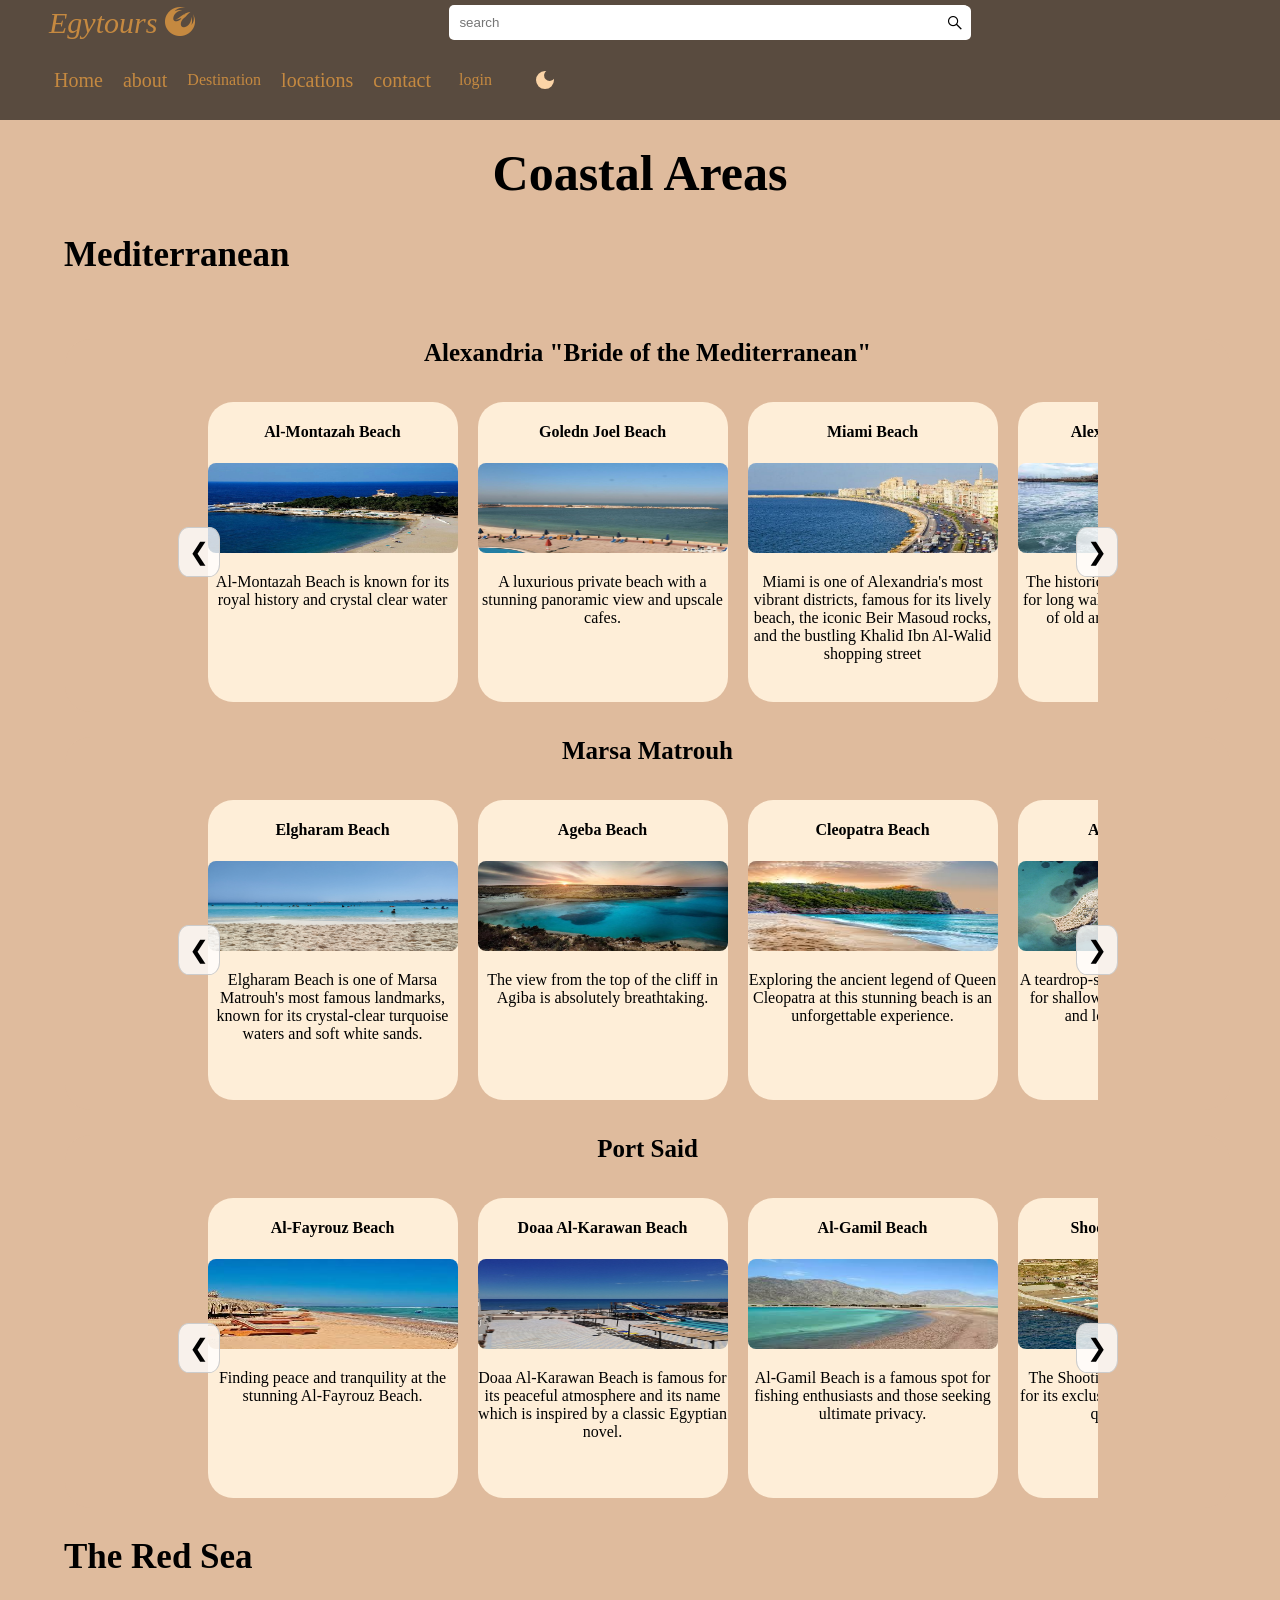
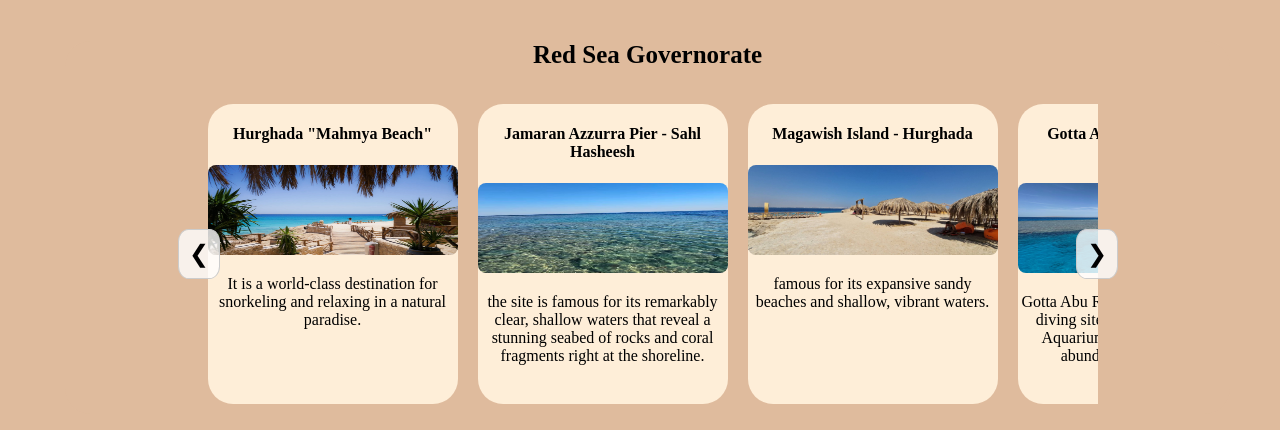
==== commit 1bc925d9: "Standardize "log in" link text to "login" across multiple HTML files for consistency" ====
--- a/basmala/Coastal Areas.html
+++ b/basmala/Coastal Areas.html
@@ -24,7 +24,7 @@
             <div class="nav-links">
 
                 <div class="ww">
-                    <a href="../New folder/index.html">Home</a>
+                    <a href="../index.html">Home</a>
                 </div>
                 <div class="p3">
                     <a href="../New folder/about.html">about</a>
@@ -54,7 +54,7 @@
                     <a href="../Final/contact.html">contact</a>
                 </div>
                 <div class="p5">
-                    <a href="../New folder/login.html">log in</a>
+                    <a href="../New folder/login.html">login</a>
                 </div>
                 <button id="tdark">
                     <svg xmlns="http://www.w3.org/2000/svg" height="24px" viewBox="0 -960 960 960" width="24px"
